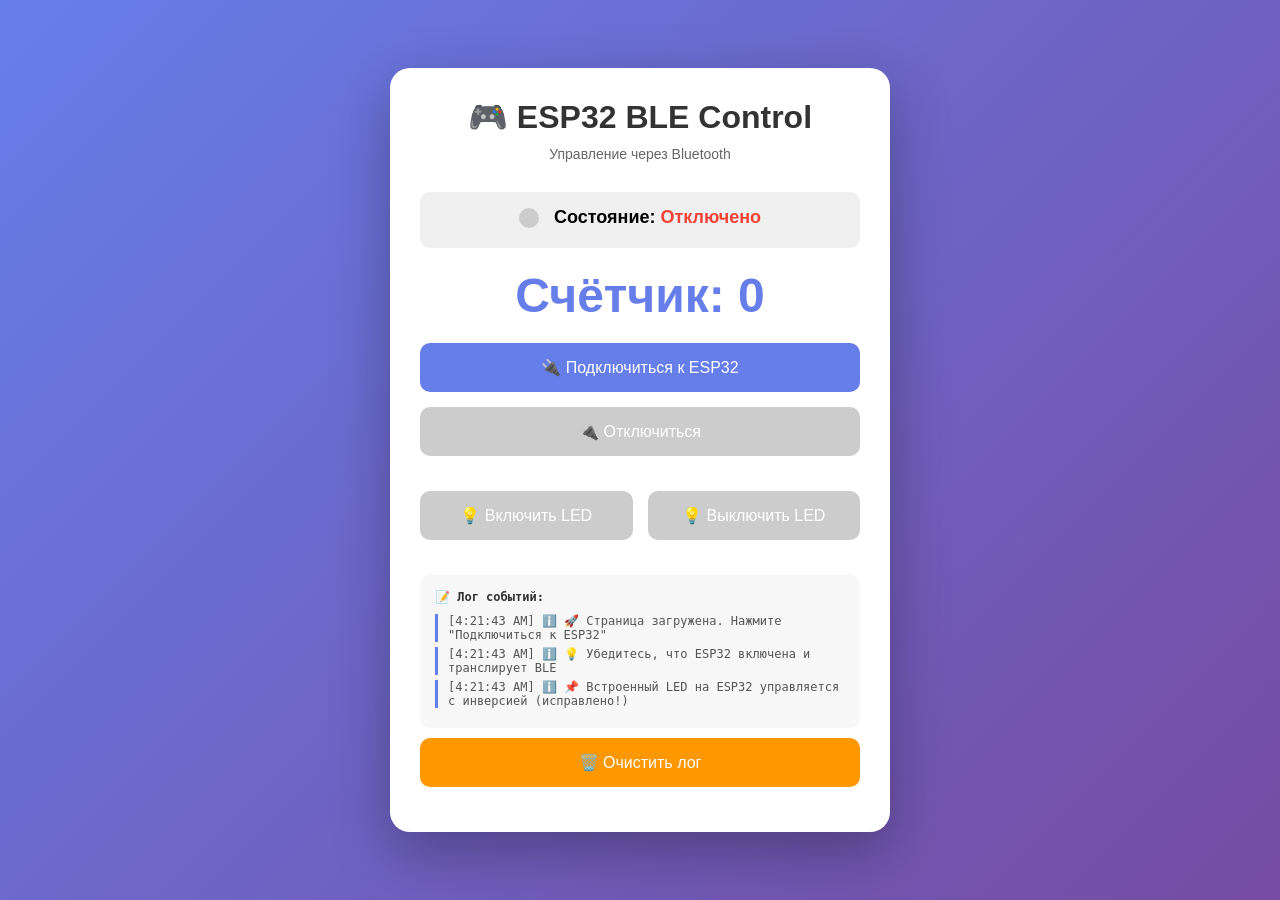
==== projects/web_bluetooth_api/index.html @ d9d3d7b3 "VIRTUAL LAB" ====
<!DOCTYPE html>
<html lang="ru">
<head>
    <meta charset="UTF-8">
    <meta name="viewport" content="width=device-width, initial-scale=1.0, user-scalable=yes">
    <title>ESP32 BLE Controller</title>
    <style>
        /* ========== CSS СТИЛИ ========== */
        /* Сброс отступов */
        * {
            margin: 0;
            padding: 0;
            box-sizing: border-box;
        }
        
        /* Красивый градиентный фон */
        body {
            font-family: 'Segoe UI', Tahoma, Geneva, Verdana, sans-serif;
            background: linear-gradient(135deg, #667eea 0%, #764ba2 100%);
            min-height: 100vh;
            display: flex;
            justify-content: center;
            align-items: center;
            padding: 20px;
        }
        
        /* Белая карточка с тенью */
        .container {
            background: white;
            border-radius: 20px;
            padding: 30px;
            box-shadow: 0 20px 60px rgba(0,0,0,0.3);
            max-width: 500px;
            width: 100%;
        }
        
        h1 {
            color: #333;
            margin-bottom: 10px;
            text-align: center;
        }
        
        .subtitle {
            text-align: center;
            color: #666;
            margin-bottom: 30px;
            font-size: 14px;
        }
        
        /* Блок статуса подключения */
        .status {
            background: #f0f0f0;
            border-radius: 10px;
            padding: 15px;
            margin-bottom: 20px;
            text-align: center;
        }
        
        .status-text {
            font-size: 18px;
            font-weight: bold;
            margin-bottom: 5px;
        }
        
        .connected {
            color: #4CAF50;  /* Зелёный для "Подключено" */
        }
        
        .disconnected {
            color: #f44336;   /* Красный для "Отключено" */
        }
        
        /* Большой счётчик */
        .counter-value {
            font-size: 48px;
            font-weight: bold;
            text-align: center;
            margin: 20px 0;
            color: #667eea;
        }
        
        /* Стили для всех кнопок */
        button {
            background: #667eea;
            color: white;
            border: none;
            padding: 15px 30px;
            border-radius: 10px;
            font-size: 16px;
            cursor: pointer;
            width: 100%;
            margin-bottom: 15px;
            transition: transform 0.2s, background 0.2s;
        }
        
        /* Анимация при наведении */
        button:hover:not(:disabled) {
            background: #5a67d8;
            transform: translateY(-2px);
        }
        
        /* Анимация при нажатии */
        button:active:not(:disabled) {
            transform: translateY(0);
        }
        
        /* Отключённые кнопки (серые) */
        button:disabled {
            background: #ccc;
            cursor: not-allowed;
        }
        
        /* Группа кнопок LED в две колонки */
        .button-group {
            display: grid;
            grid-template-columns: 1fr 1fr;
            gap: 15px;
            margin: 20px 0;
        }
        
        /* Специальные цвета для LED кнопок */
        .led-on {
            background: #48bb78;  /* Зелёный */
        }
        
        .led-on:hover:not(:disabled) {
            background: #38a169;
        }
        
        .led-off {
            background: #f56565;  /* Красный */
        }
        
        .led-off:hover:not(:disabled) {
            background: #e53e3e;
        }
        
        /* Окно лога сообщений */
        .log {
            background: #f7f7f7;
            border-radius: 10px;
            padding: 15px;
            margin-top: 20px;
            max-height: 200px;
            overflow-y: auto;  /* Скролл если много сообщений */
            font-size: 12px;
            font-family: monospace;
        }
        
        .log-title {
            font-weight: bold;
            margin-bottom: 10px;
            color: #333;
        }
        
        /* Каждое сообщение в логе */
        .log-entry {
            color: #555;
            margin-bottom: 5px;
            border-left: 3px solid #667eea;
            padding-left: 10px;
            word-wrap: break-word;
        }
        
        /* Индикатор LED (кружок) */
        .indicator {
            display: inline-block;
            width: 20px;
            height: 20px;
            border-radius: 50%;
            margin-right: 10px;
            vertical-align: middle;
        }
        
        .indicator-on {
            background: #48bb78;
            box-shadow: 0 0 10px #48bb78;  /* Свечение */
        }
        
        .indicator-off {
            background: #ccc;
        }
        
        /* Кнопка очистки лога */
        .clear-log {
            background: #ff9800;
            margin-top: 10px;
        }
        
        .clear-log:hover:not(:disabled) {
            background: #f57c00;
        }
    </style>
</head>
<body>
    <div class="container">
        <h1>🎮 ESP32 BLE Control</h1>
        <div class="subtitle">Управление через Bluetooth</div>
        
        <!-- Блок статуса -->
        <div class="status">
            <div class="status-text">
                <span id="ledIndicator" class="indicator indicator-off"></span>
                <span>Состояние: </span>
                <span id="connectionStatus" class="disconnected">Отключено</span>
            </div>
            <div id="deviceName"></div>
        </div>
        
        <!-- Счётчик -->
        <div id="counterDisplay" class="counter-value">Счётчик: 0</div>
        
        <!-- Кнопки управления -->
        <button id="connectBtn">🔌 Подключиться к ESP32</button>
        <button id="disconnectBtn" disabled>🔌 Отключиться</button>
        
        <!-- Группа кнопок LED -->
        <div class="button-group">
            <button id="ledOnBtn" class="led-on" disabled>💡 Включить LED</button>
            <button id="ledOffBtn" class="led-off" disabled>💡 Выключить LED</button>
        </div>
        
        <!-- Окно лога -->
        <div class="log">
            <div class="log-title">📝 Лог событий:</div>
            <div id="logContent"></div>
        </div>
        
        <!-- Кнопка очистки лога -->
        <button id="clearLogBtn" class="clear-log">🗑️ Очистить лог</button>
    </div>

    <script>
        // ============================================================================
        // JAVASCRIPT КОД - работает в браузере
        // ============================================================================
        
        // ========== НАСТРОЙКИ BLE ==========
        // Эти UUID должны совпадать с теми, что в коде ESP32
        const SERVICE_UUID = "4fafc201-1fb5-459e-8fcc-c5c9c331914b";
        const CHARACTERISTIC_UUID = "beb5483e-36e1-4688-b7f5-ea07361b26a8";
        
        // ========== ГЛОБАЛЬНЫЕ ПЕРЕМЕННЫЕ ==========
        let device = null;           // BLE устройство
        let server = null;           // GATT сервер
        let characteristic = null;   // Характеристика для обмена данными
        let isConnected = false;     // Флаг подключения
        let currentCounter = 0;      // Текущее значение счётчика
        
        // ========== DOM ЭЛЕМЕНТЫ (ссылки на HTML элементы) ==========
        const connectBtn = document.getElementById('connectBtn');
        const disconnectBtn = document.getElementById('disconnectBtn');
        const ledOnBtn = document.getElementById('ledOnBtn');
        const ledOffBtn = document.getElementById('ledOffBtn');
        const clearLogBtn = document.getElementById('clearLogBtn');
        const connectionStatus = document.getElementById('connectionStatus');
        const deviceNameSpan = document.getElementById('deviceName');
        const counterDisplay = document.getElementById('counterDisplay');
        const logContent = document.getElementById('logContent');
        const ledIndicator = document.getElementById('ledIndicator');
        
        // ========== ВСПОМОГАТЕЛЬНЫЕ ФУНКЦИИ ==========
        
        /**
         * Добавляет сообщение в лог
         * @param {string} message - текст сообщения
         * @param {string} type - тип сообщения: info, success, error, warning, send, receive
         */
        function addLog(message, type = 'info') {
            const logEntry = document.createElement('div');
            logEntry.className = 'log-entry';
            
            // Эмодзи для разных типов сообщений
            const emoji = {
                info: 'ℹ️',
                success: '✅',
                error: '❌',
                warning: '⚠️',
                send: '📤',
                receive: '📥'
            };
            
            // Добавляем время и сообщение
            logEntry.textContent = `[${new Date().toLocaleTimeString()}] ${emoji[type] || '•'} ${message}`;
            logContent.appendChild(logEntry);
            
            // Автоматически прокручиваем лог вниз
            logContent.scrollTop = logContent.scrollHeight;
            
            // Также выводим в консоль браузера для отладки
            console.log(message);
        }
        
        /**
         * Очищает лог сообщений
         */
        function clearLog() {
            logContent.innerHTML = '';  // Удаляем всё содержимое
            addLog('Лог очищен', 'info');
        }
        
        /**
         * Обновляет интерфейс в зависимости от состояния подключения
         */
        function updateUI() {
            if (isConnected) {
                connectionStatus.textContent = 'Подключено';
                connectionStatus.className = 'connected';
                connectBtn.disabled = true;      // Отключаем кнопку "Подключиться"
                disconnectBtn.disabled = false;  // Включаем кнопку "Отключиться"
                ledOnBtn.disabled = false;       // Включаем кнопки LED
                ledOffBtn.disabled = false;
            } else {
                connectionStatus.textContent = 'Отключено';
                connectionStatus.className = 'disconnected';
                connectBtn.disabled = false;     // Включаем кнопку "Подключиться"
                disconnectBtn.disabled = true;   // Отключаем кнопку "Отключиться"
                ledOnBtn.disabled = true;        // Отключаем кнопки LED
                ledOffBtn.disabled = true;
            }
        }
        
        /**
         * Обновляет отображение счётчика на странице
         * @param {number} value - новое значение счётчика
         */
        function updateCounter(value) {
            currentCounter = value;
            counterDisplay.textContent = `Счётчик: ${currentCounter}`;
        }
        
        // ========== ОБРАБОТКА ДАННЫХ ОТ ESP32 ==========
        
        /**
         * Обрабатывает данные, полученные от ESP32
         * @param {string} data - строка с данными от ESP32
         */
        function handleDataFromESP32(data) {
            addLog(`Получено: ${data}`, 'receive');
            
            // Проверяем тип полученных данных
            if (data.startsWith('BUTTON_UP:')) {
                // Нажата кнопка UP на ESP32, формат: "BUTTON_UP:5"
                const value = parseInt(data.split(':')[1]);
                updateCounter(value);
                addLog(`🔘 Нажата кнопка UP на ESP32! Счётчик: ${value}`, 'warning');
            } 
            else if (data.startsWith('BUTTON_DOWN:')) {
                // Нажата кнопка DOWN на ESP32
                const value = parseInt(data.split(':')[1]);
                updateCounter(value);
                addLog(`🔘 Нажата кнопка DOWN на ESP32! Счётчик: ${value}`, 'warning');
            }
            else if (data === 'LED_ON_OK') {
                // Подтверждение включения LED
                addLog(`💡 LED на ESP32 включён`, 'success');
                ledIndicator.className = 'indicator indicator-on';
            }
            else if (data === 'LED_OFF_OK') {
                // Подтверждение выключения LED
                addLog(`💡 LED на ESP32 выключен`, 'info');
                ledIndicator.className = 'indicator indicator-off';
            }
            else {
                addLog(`⚠️ Неизвестные данные: ${data}`, 'warning');
            }
        }
        
        // ========== ОТПРАВКА КОМАНД НА ESP32 ==========
        
        /**
         * Отправляет команду на ESP32
         * @param {string} command - команда для отправки (LED_ON, LED_OFF)
         * @returns {boolean} - успешность отправки
         */
        async function sendCommand(command) {
            if (!characteristic || !isConnected) {
                addLog('❌ Не подключено к ESP32!', 'error');
                return false;
            }
            
            try {
                // Преобразуем строку в байты (UTF-8)
                const encoder = new TextEncoder();
                await characteristic.writeValue(encoder.encode(command));
                addLog(`📤 Отправлено: ${command}`, 'send');
                return true;
            } catch (error) {
                addLog(`❌ Ошибка отправки: ${error.message}`, 'error');
                return false;
            }
        }
        
        /**
         * Отправляет команду включения LED
         */
        function handleLEDOn() {
            sendCommand('LED_ON');
        }
        
        /**
         * Отправляет команду выключения LED
         */
        function handleLEDOff() {
            sendCommand('LED_OFF');
        }
        
        // ========== НАСТРОЙКА УВЕДОМЛЕНИЙ ОТ ESP32 ==========
        
        /**
         * Настраивает получение уведомлений от ESP32
         * Уведомления - это способ, которым ESP32 может отправлять данные
         * без запроса от клиента (например, при нажатии кнопок)
         */
        async function setupNotifications() {
            if (!characteristic) return;
            
            try {
                // Включаем уведомления для этой характеристики
                await characteristic.startNotifications();
                
                // Устанавливаем обработчик, который будет вызываться при каждом уведомлении
                characteristic.addEventListener('characteristicvaluechanged', (event) => {
                    const value = event.target.value;           // Получаем байты
                    const text = new TextDecoder().decode(value); // Преобразуем в строку
                    handleDataFromESP32(text);
                });
                
                addLog('✅ Уведомления настроены', 'success');
            } catch (error) {
                addLog(`❌ Ошибка настройки уведомлений: ${error.message}`, 'error');
            }
        }
        
        // ========== ПОДКЛЮЧЕНИЕ К ESP32 ==========
        
        /**
         * Основная функция подключения к ESP32 через Web Bluetooth API
         * Эта функция:
         * 1. Проверяет поддержку Web Bluetooth в браузере
         * 2. Запрашивает у пользователя выбор BLE устройства
         * 3. Подключается к выбранному устройству
         * 4. Получает сервис и характеристику
         * 5. Настраивает уведомления
         */
        async function connectToESP32() {
            // Проверка поддержки Web Bluetooth в браузере
            if (!navigator.bluetooth) {
                addLog('❌ Web Bluetooth не поддерживается в этом браузере!', 'error');
                addLog('💡 Используйте Chrome, Edge или Opera', 'info');
                alert('Web Bluetooth не поддерживается!\nИспользуйте Chrome, Edge или Opera');
                return;
            }
            
            addLog('🔍 Поиск ESP32...', 'info');
            
            try {
                // Шаг 1: Запрашиваем у пользователя выбор устройства
                // filters - ищем устройство с именем "ESP32_Demo_Device"
                device = await navigator.bluetooth.requestDevice({
                    filters: [
                        { name: 'ESP32_Demo_Device' }
                    ],
                    optionalServices: [SERVICE_UUID]
                });
                
                addLog(`✅ Найдено устройство: ${device.name || 'Без имени'}`, 'success');
                deviceNameSpan.textContent = `Устройство: ${device.name || 'ESP32'}`;
                
                // Шаг 2: Подключаемся к GATT серверу устройства
                addLog('🔌 Подключение...', 'info');
                server = await device.gatt.connect();
                addLog('✅ GATT сервер подключён', 'success');
                
                // Шаг 3: Получаем основной сервис по его UUID
                addLog('🔍 Получение сервиса...', 'info');
                const service = await server.getPrimaryService(SERVICE_UUID);
                addLog('✅ Сервис получен', 'success');
                
                // Шаг 4: Получаем характеристику по её UUID
                addLog('🔍 Получение характеристики...', 'info');
                characteristic = await service.getCharacteristic(CHARACTERISTIC_UUID);
                addLog('✅ Характеристика получена', 'success');
                
                // Шаг 5: Обновляем состояние подключения
                isConnected = true;
                updateUI();
                
                // Шаг 6: Настраиваем уведомления
                await setupNotifications();
                
                addLog('🎉 Готово! Теперь можно управлять ESP32', 'success');
                
            } catch (error) {
                addLog(`❌ Ошибка подключения: ${error.message}`, 'error');
                
                // Если подключились частично, но потом ошибка - отключаемся
                if (device && device.gatt) {
                    await device.gatt.disconnect();
                }
                
                isConnected = false;
                updateUI();
            }
        }
        
        // ========== ОТКЛЮЧЕНИЕ ОТ ESP32 ==========
        
        /**
         * Отключается от ESP32 и очищает состояние
         */
        async function disconnect() {
            if (device && device.gatt.connected) {
                await device.gatt.disconnect();
                addLog('🔌 Отключено от устройства', 'info');
            }
            
            // Очищаем глобальные переменные
            device = null;
            server = null;
            characteristic = null;
            isConnected = false;
            
            updateUI();
            ledIndicator.className = 'indicator indicator-off';
        }
        
        // ========== ИНИЦИАЛИЗАЦИЯ И ОБРАБОТЧИКИ СОБЫТИЙ ==========
        
        // Назначаем обработчики нажатия кнопок
        connectBtn.addEventListener('click', connectToESP32);
        disconnectBtn.addEventListener('click', disconnect);
        ledOnBtn.addEventListener('click', handleLEDOn);
        ledOffBtn.addEventListener('click', handleLEDOff);
        clearLogBtn.addEventListener('click', clearLog);
        
        // Отслеживаем изменение доступности Bluetooth в системе
        if (navigator.bluetooth) {
            navigator.bluetooth.addEventListener('availabilitychanged', (event) => {
                if (!event.value) {
                    addLog('⚠️ Bluetooth отключён в системе', 'warning');
                } else {
                    addLog('✅ Bluetooth доступен', 'success');
                }
            });
        }
        
        // Приветственное сообщение при загрузке страницы
        addLog('🚀 Страница загружена. Нажмите "Подключиться к ESP32"', 'info');
        addLog('💡 Убедитесь, что ESP32 включена и транслирует BLE', 'info');
        addLog('📌 Встроенный LED на ESP32 управляется с инверсией (исправлено!)', 'info');
    </script>
</body>
</html>
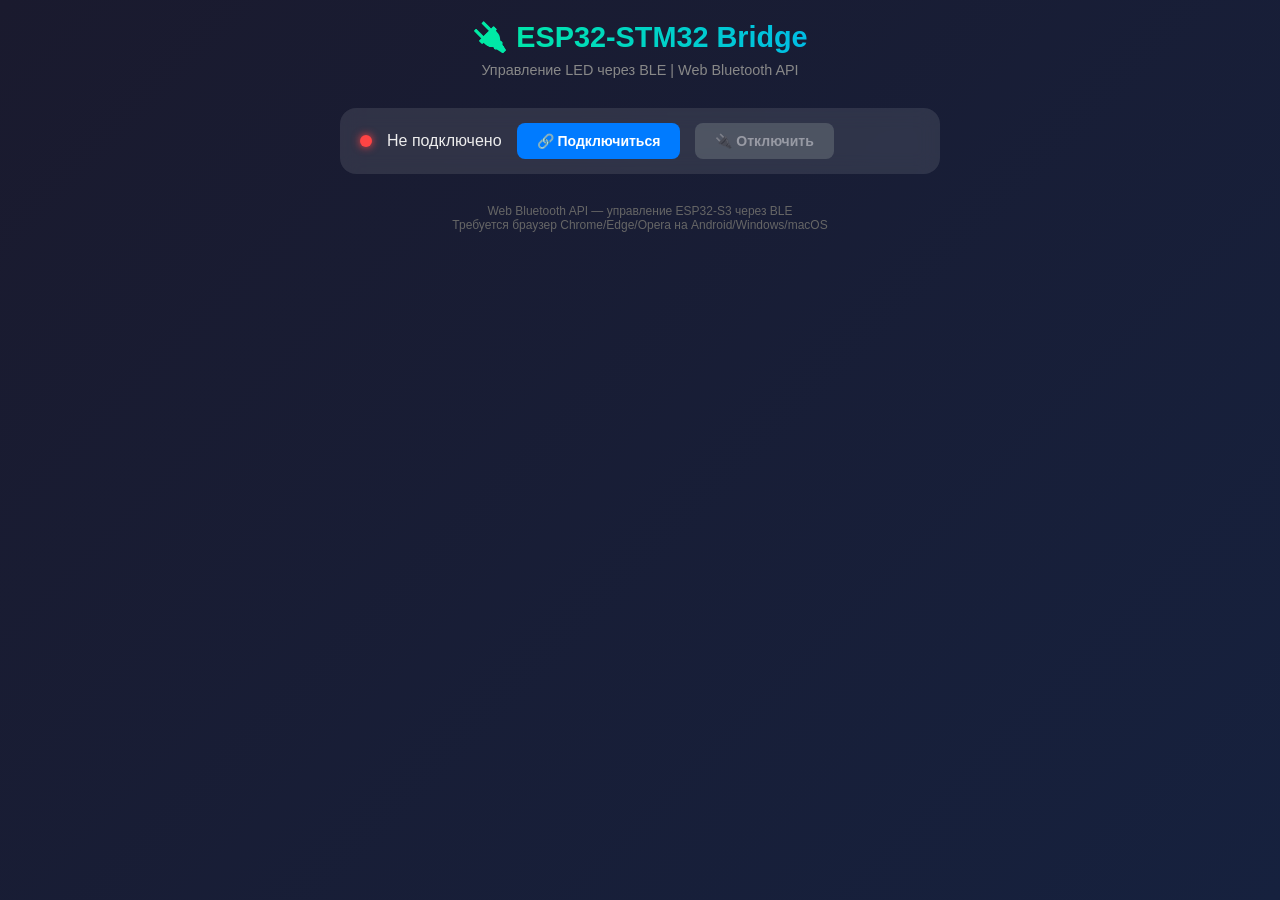
==== commit 7f11b416: "ESP32-STM32-UART-Bridge controlled by Bluetooth" ====
--- a/projects/web_bluetooth_api/index.html
+++ b/projects/web_bluetooth_api/index.html
@@ -3,552 +3,79 @@
 <head>
     <meta charset="UTF-8">
     <meta name="viewport" content="width=device-width, initial-scale=1.0, user-scalable=yes">
-    <title>ESP32 BLE Controller</title>
-    <style>
-        /* ========== CSS СТИЛИ ========== */
-        /* Сброс отступов */
-        * {
-            margin: 0;
-            padding: 0;
-            box-sizing: border-box;
-        }
-        
-        /* Красивый градиентный фон */
-        body {
-            font-family: 'Segoe UI', Tahoma, Geneva, Verdana, sans-serif;
-            background: linear-gradient(135deg, #667eea 0%, #764ba2 100%);
-            min-height: 100vh;
-            display: flex;
-            justify-content: center;
-            align-items: center;
-            padding: 20px;
-        }
-        
-        /* Белая карточка с тенью */
-        .container {
-            background: white;
-            border-radius: 20px;
-            padding: 30px;
-            box-shadow: 0 20px 60px rgba(0,0,0,0.3);
-            max-width: 500px;
-            width: 100%;
-        }
-        
-        h1 {
-            color: #333;
-            margin-bottom: 10px;
-            text-align: center;
-        }
-        
-        .subtitle {
-            text-align: center;
-            color: #666;
-            margin-bottom: 30px;
-            font-size: 14px;
-        }
-        
-        /* Блок статуса подключения */
-        .status {
-            background: #f0f0f0;
-            border-radius: 10px;
-            padding: 15px;
-            margin-bottom: 20px;
-            text-align: center;
-        }
-        
-        .status-text {
-            font-size: 18px;
-            font-weight: bold;
-            margin-bottom: 5px;
-        }
-        
-        .connected {
-            color: #4CAF50;  /* Зелёный для "Подключено" */
-        }
-        
-        .disconnected {
-            color: #f44336;   /* Красный для "Отключено" */
-        }
-        
-        /* Большой счётчик */
-        .counter-value {
-            font-size: 48px;
-            font-weight: bold;
-            text-align: center;
-            margin: 20px 0;
-            color: #667eea;
-        }
-        
-        /* Стили для всех кнопок */
-        button {
-            background: #667eea;
-            color: white;
-            border: none;
-            padding: 15px 30px;
-            border-radius: 10px;
-            font-size: 16px;
-            cursor: pointer;
-            width: 100%;
-            margin-bottom: 15px;
-            transition: transform 0.2s, background 0.2s;
-        }
-        
-        /* Анимация при наведении */
-        button:hover:not(:disabled) {
-            background: #5a67d8;
-            transform: translateY(-2px);
-        }
-        
-        /* Анимация при нажатии */
-        button:active:not(:disabled) {
-            transform: translateY(0);
-        }
-        
-        /* Отключённые кнопки (серые) */
-        button:disabled {
-            background: #ccc;
-            cursor: not-allowed;
-        }
-        
-        /* Группа кнопок LED в две колонки */
-        .button-group {
-            display: grid;
-            grid-template-columns: 1fr 1fr;
-            gap: 15px;
-            margin: 20px 0;
-        }
-        
-        /* Специальные цвета для LED кнопок */
-        .led-on {
-            background: #48bb78;  /* Зелёный */
-        }
-        
-        .led-on:hover:not(:disabled) {
-            background: #38a169;
-        }
-        
-        .led-off {
-            background: #f56565;  /* Красный */
-        }
-        
-        .led-off:hover:not(:disabled) {
-            background: #e53e3e;
-        }
-        
-        /* Окно лога сообщений */
-        .log {
-            background: #f7f7f7;
-            border-radius: 10px;
-            padding: 15px;
-            margin-top: 20px;
-            max-height: 200px;
-            overflow-y: auto;  /* Скролл если много сообщений */
-            font-size: 12px;
-            font-family: monospace;
-        }
-        
-        .log-title {
-            font-weight: bold;
-            margin-bottom: 10px;
-            color: #333;
-        }
-        
-        /* Каждое сообщение в логе */
-        .log-entry {
-            color: #555;
-            margin-bottom: 5px;
-            border-left: 3px solid #667eea;
-            padding-left: 10px;
-            word-wrap: break-word;
-        }
-        
-        /* Индикатор LED (кружок) */
-        .indicator {
-            display: inline-block;
-            width: 20px;
-            height: 20px;
-            border-radius: 50%;
-            margin-right: 10px;
-            vertical-align: middle;
-        }
-        
-        .indicator-on {
-            background: #48bb78;
-            box-shadow: 0 0 10px #48bb78;  /* Свечение */
-        }
-        
-        .indicator-off {
-            background: #ccc;
-        }
-        
-        /* Кнопка очистки лога */
-        .clear-log {
-            background: #ff9800;
-            margin-top: 10px;
-        }
-        
-        .clear-log:hover:not(:disabled) {
-            background: #f57c00;
-        }
-    </style>
+    <title>ESP32-STM32 Bridge Controller</title>
+    <link rel="stylesheet" href="style.css">
 </head>
 <body>
     <div class="container">
-        <h1>🎮 ESP32 BLE Control</h1>
-        <div class="subtitle">Управление через Bluetooth</div>
-        
-        <!-- Блок статуса -->
-        <div class="status">
-            <div class="status-text">
-                <span id="ledIndicator" class="indicator indicator-off"></span>
-                <span>Состояние: </span>
-                <span id="connectionStatus" class="disconnected">Отключено</span>
+        <header>
+            <h1>🔌 ESP32-STM32 Bridge</h1>
+            <p>Управление LED через BLE | Web Bluetooth API</p>
+        </header>
+
+        <!-- Состояние подключения -->
+        <div class="connection-status">
+            <div class="status-indicator" id="connectionStatus"></div>
+            <span id="connectionText">Не подключено</span>
+            <button id="connectBtn" class="btn btn-primary">🔗 Подключиться</button>
+            <button id="disconnectBtn" class="btn btn-secondary" disabled>🔌 Отключить</button>
+        </div>
+
+        <!-- Основная панель управления -->
+        <div class="control-panel" id="controlPanel" style="display: none;">
+            
+            <!-- Блок управления LED на ESP32 -->
+            <div class="card">
+                <h2>🎛️ ESP32 LED (GPIO2)</h2>
+                <div class="button-group">
+                    <button id="espLedOnBtn" class="btn btn-success">🟢 ВКЛЮЧИТЬ</button>
+                    <button id="espLedOffBtn" class="btn btn-danger">🔴 ВЫКЛЮЧИТЬ</button>
+                </div>
+                <div class="status-row">
+                    <span class="status-label">Статус:</span>
+                    <span id="espLedStatus" class="status-badge status-off">ВЫКЛ</span>
+                </div>
             </div>
-            <div id="deviceName"></div>
+
+            <!-- Блок управления LED на STM32 -->
+            <div class="card">
+                <h2>⚙️ STM32 LED (PB8)</h2>
+                <div class="button-group">
+                    <button id="stmLedOnBtn" class="btn btn-success">🟢 ВКЛЮЧИТЬ</button>
+                    <button id="stmLedOffBtn" class="btn btn-danger">🔴 ВЫКЛЮЧИТЬ</button>
+                </div>
+                <div class="status-row">
+                    <span class="status-label">Статус:</span>
+                    <span id="stmLedStatus" class="status-badge status-off">ВЫКЛ</span>
+                </div>
+            </div>
+
+            <!-- Дополнительная информация -->
+            <div class="card">
+                <h2>📊 Системная информация</h2>
+                <div class="status-row">
+                    <span class="status-label">ESP32 кнопка:</span>
+                    <span id="espButtonStatus" class="status-badge status-off">ОТПУЩЕНА</span>
+                </div>
+                <div class="status-row">
+                    <span class="status-label">STM32 кнопка:</span>
+                    <span id="stmButtonStatus" class="status-badge status-off">ОТПУЩЕНА</span>
+                </div>
+                <hr>
+                <div class="status-row">
+                    <span class="status-label">BLE статус:</span>
+                    <span id="bleStatus" class="status-badge status-off">ОТКЛЮЧЕН</span>
+                </div>
+            </div>
         </div>
-        
-        <!-- Счётчик -->
-        <div id="counterDisplay" class="counter-value">Счётчик: 0</div>
-        
-        <!-- Кнопки управления -->
-        <button id="connectBtn">🔌 Подключиться к ESP32</button>
-        <button id="disconnectBtn" disabled>🔌 Отключиться</button>
-        
-        <!-- Группа кнопок LED -->
-        <div class="button-group">
-            <button id="ledOnBtn" class="led-on" disabled>💡 Включить LED</button>
-            <button id="ledOffBtn" class="led-off" disabled>💡 Выключить LED</button>
-        </div>
-        
-        <!-- Окно лога -->
-        <div class="log">
-            <div class="log-title">📝 Лог событий:</div>
-            <div id="logContent"></div>
-        </div>
-        
-        <!-- Кнопка очистки лога -->
-        <button id="clearLogBtn" class="clear-log">🗑️ Очистить лог</button>
+
+        <!-- Информационный футер -->
+        <footer>
+            <p>Web Bluetooth API — управление ESP32-S3 через BLE</p>
+            <p>Требуется браузер Chrome/Edge/Opera на Android/Windows/macOS</p>
+        </footer>
     </div>
 
-    <script>
-        // ============================================================================
-        // JAVASCRIPT КОД - работает в браузере
-        // ============================================================================
-        
-        // ========== НАСТРОЙКИ BLE ==========
-        // Эти UUID должны совпадать с теми, что в коде ESP32
-        const SERVICE_UUID = "4fafc201-1fb5-459e-8fcc-c5c9c331914b";
-        const CHARACTERISTIC_UUID = "beb5483e-36e1-4688-b7f5-ea07361b26a8";
-        
-        // ========== ГЛОБАЛЬНЫЕ ПЕРЕМЕННЫЕ ==========
-        let device = null;           // BLE устройство
-        let server = null;           // GATT сервер
-        let characteristic = null;   // Характеристика для обмена данными
-        let isConnected = false;     // Флаг подключения
-        let currentCounter = 0;      // Текущее значение счётчика
-        
-        // ========== DOM ЭЛЕМЕНТЫ (ссылки на HTML элементы) ==========
-        const connectBtn = document.getElementById('connectBtn');
-        const disconnectBtn = document.getElementById('disconnectBtn');
-        const ledOnBtn = document.getElementById('ledOnBtn');
-        const ledOffBtn = document.getElementById('ledOffBtn');
-        const clearLogBtn = document.getElementById('clearLogBtn');
-        const connectionStatus = document.getElementById('connectionStatus');
-        const deviceNameSpan = document.getElementById('deviceName');
-        const counterDisplay = document.getElementById('counterDisplay');
-        const logContent = document.getElementById('logContent');
-        const ledIndicator = document.getElementById('ledIndicator');
-        
-        // ========== ВСПОМОГАТЕЛЬНЫЕ ФУНКЦИИ ==========
-        
-        /**
-         * Добавляет сообщение в лог
-         * @param {string} message - текст сообщения
-         * @param {string} type - тип сообщения: info, success, error, warning, send, receive
-         */
-        function addLog(message, type = 'info') {
-            const logEntry = document.createElement('div');
-            logEntry.className = 'log-entry';
-            
-            // Эмодзи для разных типов сообщений
-            const emoji = {
-                info: 'ℹ️',
-                success: '✅',
-                error: '❌',
-                warning: '⚠️',
-                send: '📤',
-                receive: '📥'
-            };
-            
-            // Добавляем время и сообщение
-            logEntry.textContent = `[${new Date().toLocaleTimeString()}] ${emoji[type] || '•'} ${message}`;
-            logContent.appendChild(logEntry);
-            
-            // Автоматически прокручиваем лог вниз
-            logContent.scrollTop = logContent.scrollHeight;
-            
-            // Также выводим в консоль браузера для отладки
-            console.log(message);
-        }
-        
-        /**
-         * Очищает лог сообщений
-         */
-        function clearLog() {
-            logContent.innerHTML = '';  // Удаляем всё содержимое
-            addLog('Лог очищен', 'info');
-        }
-        
-        /**
-         * Обновляет интерфейс в зависимости от состояния подключения
-         */
-        function updateUI() {
-            if (isConnected) {
-                connectionStatus.textContent = 'Подключено';
-                connectionStatus.className = 'connected';
-                connectBtn.disabled = true;      // Отключаем кнопку "Подключиться"
-                disconnectBtn.disabled = false;  // Включаем кнопку "Отключиться"
-                ledOnBtn.disabled = false;       // Включаем кнопки LED
-                ledOffBtn.disabled = false;
-            } else {
-                connectionStatus.textContent = 'Отключено';
-                connectionStatus.className = 'disconnected';
-                connectBtn.disabled = false;     // Включаем кнопку "Подключиться"
-                disconnectBtn.disabled = true;   // Отключаем кнопку "Отключиться"
-                ledOnBtn.disabled = true;        // Отключаем кнопки LED
-                ledOffBtn.disabled = true;
-            }
-        }
-        
-        /**
-         * Обновляет отображение счётчика на странице
-         * @param {number} value - новое значение счётчика
-         */
-        function updateCounter(value) {
-            currentCounter = value;
-            counterDisplay.textContent = `Счётчик: ${currentCounter}`;
-        }
-        
-        // ========== ОБРАБОТКА ДАННЫХ ОТ ESP32 ==========
-        
-        /**
-         * Обрабатывает данные, полученные от ESP32
-         * @param {string} data - строка с данными от ESP32
-         */
-        function handleDataFromESP32(data) {
-            addLog(`Получено: ${data}`, 'receive');
-            
-            // Проверяем тип полученных данных
-            if (data.startsWith('BUTTON_UP:')) {
-                // Нажата кнопка UP на ESP32, формат: "BUTTON_UP:5"
-                const value = parseInt(data.split(':')[1]);
-                updateCounter(value);
-                addLog(`🔘 Нажата кнопка UP на ESP32! Счётчик: ${value}`, 'warning');
-            } 
-            else if (data.startsWith('BUTTON_DOWN:')) {
-                // Нажата кнопка DOWN на ESP32
-                const value = parseInt(data.split(':')[1]);
-                updateCounter(value);
-                addLog(`🔘 Нажата кнопка DOWN на ESP32! Счётчик: ${value}`, 'warning');
-            }
-            else if (data === 'LED_ON_OK') {
-                // Подтверждение включения LED
-                addLog(`💡 LED на ESP32 включён`, 'success');
-                ledIndicator.className = 'indicator indicator-on';
-            }
-            else if (data === 'LED_OFF_OK') {
-                // Подтверждение выключения LED
-                addLog(`💡 LED на ESP32 выключен`, 'info');
-                ledIndicator.className = 'indicator indicator-off';
-            }
-            else {
-                addLog(`⚠️ Неизвестные данные: ${data}`, 'warning');
-            }
-        }
-        
-        // ========== ОТПРАВКА КОМАНД НА ESP32 ==========
-        
-        /**
-         * Отправляет команду на ESP32
-         * @param {string} command - команда для отправки (LED_ON, LED_OFF)
-         * @returns {boolean} - успешность отправки
-         */
-        async function sendCommand(command) {
-            if (!characteristic || !isConnected) {
-                addLog('❌ Не подключено к ESP32!', 'error');
-                return false;
-            }
-            
-            try {
-                // Преобразуем строку в байты (UTF-8)
-                const encoder = new TextEncoder();
-                await characteristic.writeValue(encoder.encode(command));
-                addLog(`📤 Отправлено: ${command}`, 'send');
-                return true;
-            } catch (error) {
-                addLog(`❌ Ошибка отправки: ${error.message}`, 'error');
-                return false;
-            }
-        }
-        
-        /**
-         * Отправляет команду включения LED
-         */
-        function handleLEDOn() {
-            sendCommand('LED_ON');
-        }
-        
-        /**
-         * Отправляет команду выключения LED
-         */
-        function handleLEDOff() {
-            sendCommand('LED_OFF');
-        }
-        
-        // ========== НАСТРОЙКА УВЕДОМЛЕНИЙ ОТ ESP32 ==========
-        
-        /**
-         * Настраивает получение уведомлений от ESP32
-         * Уведомления - это способ, которым ESP32 может отправлять данные
-         * без запроса от клиента (например, при нажатии кнопок)
-         */
-        async function setupNotifications() {
-            if (!characteristic) return;
-            
-            try {
-                // Включаем уведомления для этой характеристики
-                await characteristic.startNotifications();
-                
-                // Устанавливаем обработчик, который будет вызываться при каждом уведомлении
-                characteristic.addEventListener('characteristicvaluechanged', (event) => {
-                    const value = event.target.value;           // Получаем байты
-                    const text = new TextDecoder().decode(value); // Преобразуем в строку
-                    handleDataFromESP32(text);
-                });
-                
-                addLog('✅ Уведомления настроены', 'success');
-            } catch (error) {
-                addLog(`❌ Ошибка настройки уведомлений: ${error.message}`, 'error');
-            }
-        }
-        
-        // ========== ПОДКЛЮЧЕНИЕ К ESP32 ==========
-        
-        /**
-         * Основная функция подключения к ESP32 через Web Bluetooth API
-         * Эта функция:
-         * 1. Проверяет поддержку Web Bluetooth в браузере
-         * 2. Запрашивает у пользователя выбор BLE устройства
-         * 3. Подключается к выбранному устройству
-         * 4. Получает сервис и характеристику
-         * 5. Настраивает уведомления
-         */
-        async function connectToESP32() {
-            // Проверка поддержки Web Bluetooth в браузере
-            if (!navigator.bluetooth) {
-                addLog('❌ Web Bluetooth не поддерживается в этом браузере!', 'error');
-                addLog('💡 Используйте Chrome, Edge или Opera', 'info');
-                alert('Web Bluetooth не поддерживается!\nИспользуйте Chrome, Edge или Opera');
-                return;
-            }
-            
-            addLog('🔍 Поиск ESP32...', 'info');
-            
-            try {
-                // Шаг 1: Запрашиваем у пользователя выбор устройства
-                // filters - ищем устройство с именем "ESP32_Demo_Device"
-                device = await navigator.bluetooth.requestDevice({
-                    filters: [
-                        { name: 'ESP32_Demo_Device' }
-                    ],
-                    optionalServices: [SERVICE_UUID]
-                });
-                
-                addLog(`✅ Найдено устройство: ${device.name || 'Без имени'}`, 'success');
-                deviceNameSpan.textContent = `Устройство: ${device.name || 'ESP32'}`;
-                
-                // Шаг 2: Подключаемся к GATT серверу устройства
-                addLog('🔌 Подключение...', 'info');
-                server = await device.gatt.connect();
-                addLog('✅ GATT сервер подключён', 'success');
-                
-                // Шаг 3: Получаем основной сервис по его UUID
-                addLog('🔍 Получение сервиса...', 'info');
-                const service = await server.getPrimaryService(SERVICE_UUID);
-                addLog('✅ Сервис получен', 'success');
-                
-                // Шаг 4: Получаем характеристику по её UUID
-                addLog('🔍 Получение характеристики...', 'info');
-                characteristic = await service.getCharacteristic(CHARACTERISTIC_UUID);
-                addLog('✅ Характеристика получена', 'success');
-                
-                // Шаг 5: Обновляем состояние подключения
-                isConnected = true;
-                updateUI();
-                
-                // Шаг 6: Настраиваем уведомления
-                await setupNotifications();
-                
-                addLog('🎉 Готово! Теперь можно управлять ESP32', 'success');
-                
-            } catch (error) {
-                addLog(`❌ Ошибка подключения: ${error.message}`, 'error');
-                
-                // Если подключились частично, но потом ошибка - отключаемся
-                if (device && device.gatt) {
-                    await device.gatt.disconnect();
-                }
-                
-                isConnected = false;
-                updateUI();
-            }
-        }
-        
-        // ========== ОТКЛЮЧЕНИЕ ОТ ESP32 ==========
-        
-        /**
-         * Отключается от ESP32 и очищает состояние
-         */
-        async function disconnect() {
-            if (device && device.gatt.connected) {
-                await device.gatt.disconnect();
-                addLog('🔌 Отключено от устройства', 'info');
-            }
-            
-            // Очищаем глобальные переменные
-            device = null;
-            server = null;
-            characteristic = null;
-            isConnected = false;
-            
-            updateUI();
-            ledIndicator.className = 'indicator indicator-off';
-        }
-        
-        // ========== ИНИЦИАЛИЗАЦИЯ И ОБРАБОТЧИКИ СОБЫТИЙ ==========
-        
-        // Назначаем обработчики нажатия кнопок
-        connectBtn.addEventListener('click', connectToESP32);
-        disconnectBtn.addEventListener('click', disconnect);
-        ledOnBtn.addEventListener('click', handleLEDOn);
-        ledOffBtn.addEventListener('click', handleLEDOff);
-        clearLogBtn.addEventListener('click', clearLog);
-        
-        // Отслеживаем изменение доступности Bluetooth в системе
-        if (navigator.bluetooth) {
-            navigator.bluetooth.addEventListener('availabilitychanged', (event) => {
-                if (!event.value) {
-                    addLog('⚠️ Bluetooth отключён в системе', 'warning');
-                } else {
-                    addLog('✅ Bluetooth доступен', 'success');
-                }
-            });
-        }
-        
-        // Приветственное сообщение при загрузке страницы
-        addLog('🚀 Страница загружена. Нажмите "Подключиться к ESP32"', 'info');
-        addLog('💡 Убедитесь, что ESP32 включена и транслирует BLE', 'info');
-        addLog('📌 Встроенный LED на ESP32 управляется с инверсией (исправлено!)', 'info');
-    </script>
+    <script src="script.js"></script>
 </body>
 </html>
--- a/projects/web_bluetooth_api/style.css
+++ b/projects/web_bluetooth_api/style.css
@@ -0,0 +1,231 @@
+* {
+    margin: 0;
+    padding: 0;
+    box-sizing: border-box;
+}
+
+body {
+    font-family: 'Segoe UI', Tahoma, Geneva, Verdana, sans-serif;
+    background: linear-gradient(135deg, #1a1a2e 0%, #16213e 100%);
+    min-height: 100vh;
+    color: #eee;
+    padding: 20px;
+}
+
+.container {
+    max-width: 600px;
+    margin: 0 auto;
+}
+
+/* Заголовок */
+header {
+    text-align: center;
+    margin-bottom: 30px;
+}
+
+header h1 {
+    font-size: 1.8rem;
+    margin-bottom: 8px;
+    background: linear-gradient(90deg, #00ff88, #00aaff);
+    -webkit-background-clip: text;
+    background-clip: text;
+    color: transparent;
+}
+
+header p {
+    color: #888;
+    font-size: 0.9rem;
+}
+
+/* Статус подключения */
+.connection-status {
+    background: rgba(255, 255, 255, 0.1);
+    border-radius: 16px;
+    padding: 15px 20px;
+    margin-bottom: 25px;
+    display: flex;
+    align-items: center;
+    gap: 15px;
+    flex-wrap: wrap;
+    backdrop-filter: blur(10px);
+}
+
+.status-indicator {
+    width: 12px;
+    height: 12px;
+    border-radius: 50%;
+    background: #ff4444;
+    box-shadow: 0 0 8px #ff4444;
+    transition: all 0.3s ease;
+}
+
+.status-indicator.connected {
+    background: #00ff88;
+    box-shadow: 0 0 8px #00ff88;
+}
+
+/* Кнопки */
+.btn {
+    padding: 10px 20px;
+    border: none;
+    border-radius: 8px;
+    font-size: 14px;
+    font-weight: 600;
+    cursor: pointer;
+    transition: all 0.2s ease;
+    font-family: inherit;
+}
+
+.btn:active {
+    transform: scale(0.97);
+}
+
+.btn-primary {
+    background: #007bff;
+    color: white;
+}
+
+.btn-primary:hover {
+    background: #0056b3;
+}
+
+.btn-secondary {
+    background: #6c757d;
+    color: white;
+}
+
+.btn-secondary:hover:not(:disabled) {
+    background: #5a6268;
+}
+
+.btn-success {
+    background: #28a745;
+    color: white;
+}
+
+.btn-success:hover {
+    background: #1e7e34;
+}
+
+.btn-danger {
+    background: #dc3545;
+    color: white;
+}
+
+.btn-danger:hover {
+    background: #bd2130;
+}
+
+.btn:disabled {
+    opacity: 0.5;
+    cursor: not-allowed;
+}
+
+/* Карточки управления */
+.control-panel {
+    display: flex;
+    flex-direction: column;
+    gap: 20px;
+}
+
+.card {
+    background: rgba(255, 255, 255, 0.08);
+    border-radius: 20px;
+    padding: 20px;
+    backdrop-filter: blur(5px);
+    border: 1px solid rgba(255, 255, 255, 0.1);
+}
+
+.card h2 {
+    font-size: 1.3rem;
+    margin-bottom: 15px;
+    color: #ddd;
+    border-left: 4px solid #00ff88;
+    padding-left: 12px;
+}
+
+.button-group {
+    display: flex;
+    gap: 15px;
+    margin-bottom: 20px;
+    flex-wrap: wrap;
+}
+
+.button-group .btn {
+    flex: 1;
+    min-width: 100px;
+}
+
+/* Строки статуса */
+.status-row {
+    display: flex;
+    justify-content: space-between;
+    align-items: center;
+    padding: 8px 0;
+    border-bottom: 1px solid rgba(255, 255, 255, 0.1);
+}
+
+.status-row:last-child {
+    border-bottom: none;
+}
+
+.status-label {
+    color: #aaa;
+    font-weight: 500;
+}
+
+.status-badge {
+    padding: 4px 12px;
+    border-radius: 20px;
+    font-size: 0.85rem;
+    font-weight: 600;
+}
+
+.status-badge.status-on {
+    background: #00ff8822;
+    color: #00ff88;
+    border: 1px solid #00ff88;
+}
+
+.status-badge.status-off {
+    background: #ff444422;
+    color: #ff6666;
+    border: 1px solid #ff6666;
+}
+
+hr {
+    border-color: rgba(255, 255, 255, 0.1);
+    margin: 12px 0;
+}
+
+/* Футер */
+footer {
+    text-align: center;
+    margin-top: 30px;
+    color: #666;
+    font-size: 0.75rem;
+}
+
+/* Адаптивность */
+@media (max-width: 500px) {
+    body {
+        padding: 12px;
+    }
+    
+    .btn {
+        padding: 12px 16px;
+    }
+    
+    .button-group {
+        flex-direction: column;
+    }
+    
+    .connection-status {
+        flex-direction: column;
+        align-items: stretch;
+    }
+    
+    header h1 {
+        font-size: 1.4rem;
+    }
+}
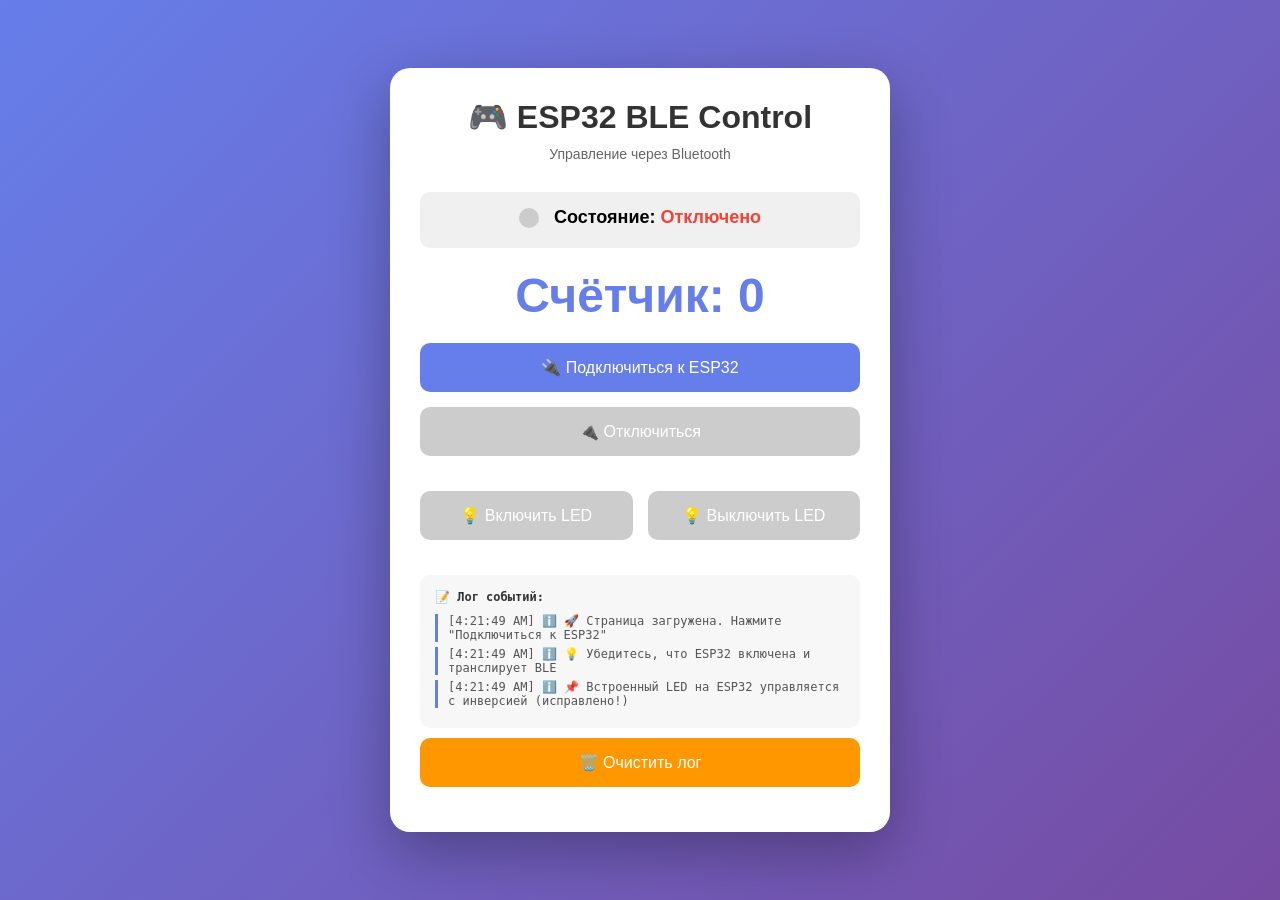
==== commit 007215fa: "TEST" ====
--- a/projects/web_bluetooth_api/index.html
+++ b/projects/web_bluetooth_api/index.html
@@ -3,79 +3,552 @@
 <head>
     <meta charset="UTF-8">
     <meta name="viewport" content="width=device-width, initial-scale=1.0, user-scalable=yes">
-    <title>ESP32-STM32 Bridge Controller</title>
-    <link rel="stylesheet" href="style.css">
+    <title>ESP32 BLE Controller</title>
+    <style>
+        /* ========== CSS СТИЛИ ========== */
+        /* Сброс отступов */
+        * {
+            margin: 0;
+            padding: 0;
+            box-sizing: border-box;
+        }
+        
+        /* Красивый градиентный фон */
+        body {
+            font-family: 'Segoe UI', Tahoma, Geneva, Verdana, sans-serif;
+            background: linear-gradient(135deg, #667eea 0%, #764ba2 100%);
+            min-height: 100vh;
+            display: flex;
+            justify-content: center;
+            align-items: center;
+            padding: 20px;
+        }
+        
+        /* Белая карточка с тенью */
+        .container {
+            background: white;
+            border-radius: 20px;
+            padding: 30px;
+            box-shadow: 0 20px 60px rgba(0,0,0,0.3);
+            max-width: 500px;
+            width: 100%;
+        }
+        
+        h1 {
+            color: #333;
+            margin-bottom: 10px;
+            text-align: center;
+        }
+        
+        .subtitle {
+            text-align: center;
+            color: #666;
+            margin-bottom: 30px;
+            font-size: 14px;
+        }
+        
+        /* Блок статуса подключения */
+        .status {
+            background: #f0f0f0;
+            border-radius: 10px;
+            padding: 15px;
+            margin-bottom: 20px;
+            text-align: center;
+        }
+        
+        .status-text {
+            font-size: 18px;
+            font-weight: bold;
+            margin-bottom: 5px;
+        }
+        
+        .connected {
+            color: #4CAF50;  /* Зелёный для "Подключено" */
+        }
+        
+        .disconnected {
+            color: #f44336;   /* Красный для "Отключено" */
+        }
+        
+        /* Большой счётчик */
+        .counter-value {
+            font-size: 48px;
+            font-weight: bold;
+            text-align: center;
+            margin: 20px 0;
+            color: #667eea;
+        }
+        
+        /* Стили для всех кнопок */
+        button {
+            background: #667eea;
+            color: white;
+            border: none;
+            padding: 15px 30px;
+            border-radius: 10px;
+            font-size: 16px;
+            cursor: pointer;
+            width: 100%;
+            margin-bottom: 15px;
+            transition: transform 0.2s, background 0.2s;
+        }
+        
+        /* Анимация при наведении */
+        button:hover:not(:disabled) {
+            background: #5a67d8;
+            transform: translateY(-2px);
+        }
+        
+        /* Анимация при нажатии */
+        button:active:not(:disabled) {
+            transform: translateY(0);
+        }
+        
+        /* Отключённые кнопки (серые) */
+        button:disabled {
+            background: #ccc;
+            cursor: not-allowed;
+        }
+        
+        /* Группа кнопок LED в две колонки */
+        .button-group {
+            display: grid;
+            grid-template-columns: 1fr 1fr;
+            gap: 15px;
+            margin: 20px 0;
+        }
+        
+        /* Специальные цвета для LED кнопок */
+        .led-on {
+            background: #48bb78;  /* Зелёный */
+        }
+        
+        .led-on:hover:not(:disabled) {
+            background: #38a169;
+        }
+        
+        .led-off {
+            background: #f56565;  /* Красный */
+        }
+        
+        .led-off:hover:not(:disabled) {
+            background: #e53e3e;
+        }
+        
+        /* Окно лога сообщений */
+        .log {
+            background: #f7f7f7;
+            border-radius: 10px;
+            padding: 15px;
+            margin-top: 20px;
+            max-height: 200px;
+            overflow-y: auto;  /* Скролл если много сообщений */
+            font-size: 12px;
+            font-family: monospace;
+        }
+        
+        .log-title {
+            font-weight: bold;
+            margin-bottom: 10px;
+            color: #333;
+        }
+        
+        /* Каждое сообщение в логе */
+        .log-entry {
+            color: #555;
+            margin-bottom: 5px;
+            border-left: 3px solid #667eea;
+            padding-left: 10px;
+            word-wrap: break-word;
+        }
+        
+        /* Индикатор LED (кружок) */
+        .indicator {
+            display: inline-block;
+            width: 20px;
+            height: 20px;
+            border-radius: 50%;
+            margin-right: 10px;
+            vertical-align: middle;
+        }
+        
+        .indicator-on {
+            background: #48bb78;
+            box-shadow: 0 0 10px #48bb78;  /* Свечение */
+        }
+        
+        .indicator-off {
+            background: #ccc;
+        }
+        
+        /* Кнопка очистки лога */
+        .clear-log {
+            background: #ff9800;
+            margin-top: 10px;
+        }
+        
+        .clear-log:hover:not(:disabled) {
+            background: #f57c00;
+        }
+    </style>
 </head>
 <body>
     <div class="container">
-        <header>
-            <h1>🔌 ESP32-STM32 Bridge</h1>
-            <p>Управление LED через BLE | Web Bluetooth API</p>
-        </header>
-
-        <!-- Состояние подключения -->
-        <div class="connection-status">
-            <div class="status-indicator" id="connectionStatus"></div>
-            <span id="connectionText">Не подключено</span>
-            <button id="connectBtn" class="btn btn-primary">🔗 Подключиться</button>
-            <button id="disconnectBtn" class="btn btn-secondary" disabled>🔌 Отключить</button>
+        <h1>🎮 ESP32 BLE Control</h1>
+        <div class="subtitle">Управление через Bluetooth</div>
+        
+        <!-- Блок статуса -->
+        <div class="status">
+            <div class="status-text">
+                <span id="ledIndicator" class="indicator indicator-off"></span>
+                <span>Состояние: </span>
+                <span id="connectionStatus" class="disconnected">Отключено</span>
+            </div>
+            <div id="deviceName"></div>
         </div>
-
-        <!-- Основная панель управления -->
-        <div class="control-panel" id="controlPanel" style="display: none;">
-            
-            <!-- Блок управления LED на ESP32 -->
-            <div class="card">
-                <h2>🎛️ ESP32 LED (GPIO2)</h2>
-                <div class="button-group">
-                    <button id="espLedOnBtn" class="btn btn-success">🟢 ВКЛЮЧИТЬ</button>
-                    <button id="espLedOffBtn" class="btn btn-danger">🔴 ВЫКЛЮЧИТЬ</button>
-                </div>
-                <div class="status-row">
-                    <span class="status-label">Статус:</span>
-                    <span id="espLedStatus" class="status-badge status-off">ВЫКЛ</span>
-                </div>
-            </div>
-
-            <!-- Блок управления LED на STM32 -->
-            <div class="card">
-                <h2>⚙️ STM32 LED (PB8)</h2>
-                <div class="button-group">
-                    <button id="stmLedOnBtn" class="btn btn-success">🟢 ВКЛЮЧИТЬ</button>
-                    <button id="stmLedOffBtn" class="btn btn-danger">🔴 ВЫКЛЮЧИТЬ</button>
-                </div>
-                <div class="status-row">
-                    <span class="status-label">Статус:</span>
-                    <span id="stmLedStatus" class="status-badge status-off">ВЫКЛ</span>
-                </div>
-            </div>
-
-            <!-- Дополнительная информация -->
-            <div class="card">
-                <h2>📊 Системная информация</h2>
-                <div class="status-row">
-                    <span class="status-label">ESP32 кнопка:</span>
-                    <span id="espButtonStatus" class="status-badge status-off">ОТПУЩЕНА</span>
-                </div>
-                <div class="status-row">
-                    <span class="status-label">STM32 кнопка:</span>
-                    <span id="stmButtonStatus" class="status-badge status-off">ОТПУЩЕНА</span>
-                </div>
-                <hr>
-                <div class="status-row">
-                    <span class="status-label">BLE статус:</span>
-                    <span id="bleStatus" class="status-badge status-off">ОТКЛЮЧЕН</span>
-                </div>
-            </div>
+        
+        <!-- Счётчик -->
+        <div id="counterDisplay" class="counter-value">Счётчик: 0</div>
+        
+        <!-- Кнопки управления -->
+        <button id="connectBtn">🔌 Подключиться к ESP32</button>
+        <button id="disconnectBtn" disabled>🔌 Отключиться</button>
+        
+        <!-- Группа кнопок LED -->
+        <div class="button-group">
+            <button id="ledOnBtn" class="led-on" disabled>💡 Включить LED</button>
+            <button id="ledOffBtn" class="led-off" disabled>💡 Выключить LED</button>
         </div>
-
-        <!-- Информационный футер -->
-        <footer>
-            <p>Web Bluetooth API — управление ESP32-S3 через BLE</p>
-            <p>Требуется браузер Chrome/Edge/Opera на Android/Windows/macOS</p>
-        </footer>
+        
+        <!-- Окно лога -->
+        <div class="log">
+            <div class="log-title">📝 Лог событий:</div>
+            <div id="logContent"></div>
+        </div>
+        
+        <!-- Кнопка очистки лога -->
+        <button id="clearLogBtn" class="clear-log">🗑️ Очистить лог</button>
     </div>
 
-    <script src="script.js"></script>
+    <script>
+        // ============================================================================
+        // JAVASCRIPT КОД - работает в браузере
+        // ============================================================================
+        
+        // ========== НАСТРОЙКИ BLE ==========
+        // Эти UUID должны совпадать с теми, что в коде ESP32
+        const SERVICE_UUID = "4fafc201-1fb5-459e-8fcc-c5c9c331914b";
+        const CHARACTERISTIC_UUID = "beb5483e-36e1-4688-b7f5-ea07361b26a8";
+        
+        // ========== ГЛОБАЛЬНЫЕ ПЕРЕМЕННЫЕ ==========
+        let device = null;           // BLE устройство
+        let server = null;           // GATT сервер
+        let characteristic = null;   // Характеристика для обмена данными
+        let isConnected = false;     // Флаг подключения
+        let currentCounter = 0;      // Текущее значение счётчика
+        
+        // ========== DOM ЭЛЕМЕНТЫ (ссылки на HTML элементы) ==========
+        const connectBtn = document.getElementById('connectBtn');
+        const disconnectBtn = document.getElementById('disconnectBtn');
+        const ledOnBtn = document.getElementById('ledOnBtn');
+        const ledOffBtn = document.getElementById('ledOffBtn');
+        const clearLogBtn = document.getElementById('clearLogBtn');
+        const connectionStatus = document.getElementById('connectionStatus');
+        const deviceNameSpan = document.getElementById('deviceName');
+        const counterDisplay = document.getElementById('counterDisplay');
+        const logContent = document.getElementById('logContent');
+        const ledIndicator = document.getElementById('ledIndicator');
+        
+        // ========== ВСПОМОГАТЕЛЬНЫЕ ФУНКЦИИ ==========
+        
+        /**
+         * Добавляет сообщение в лог
+         * @param {string} message - текст сообщения
+         * @param {string} type - тип сообщения: info, success, error, warning, send, receive
+         */
+        function addLog(message, type = 'info') {
+            const logEntry = document.createElement('div');
+            logEntry.className = 'log-entry';
+            
+            // Эмодзи для разных типов сообщений
+            const emoji = {
+                info: 'ℹ️',
+                success: '✅',
+                error: '❌',
+                warning: '⚠️',
+                send: '📤',
+                receive: '📥'
+            };
+            
+            // Добавляем время и сообщение
+            logEntry.textContent = `[${new Date().toLocaleTimeString()}] ${emoji[type] || '•'} ${message}`;
+            logContent.appendChild(logEntry);
+            
+            // Автоматически прокручиваем лог вниз
+            logContent.scrollTop = logContent.scrollHeight;
+            
+            // Также выводим в консоль браузера для отладки
+            console.log(message);
+        }
+        
+        /**
+         * Очищает лог сообщений
+         */
+        function clearLog() {
+            logContent.innerHTML = '';  // Удаляем всё содержимое
+            addLog('Лог очищен', 'info');
+        }
+        
+        /**
+         * Обновляет интерфейс в зависимости от состояния подключения
+         */
+        function updateUI() {
+            if (isConnected) {
+                connectionStatus.textContent = 'Подключено';
+                connectionStatus.className = 'connected';
+                connectBtn.disabled = true;      // Отключаем кнопку "Подключиться"
+                disconnectBtn.disabled = false;  // Включаем кнопку "Отключиться"
+                ledOnBtn.disabled = false;       // Включаем кнопки LED
+                ledOffBtn.disabled = false;
+            } else {
+                connectionStatus.textContent = 'Отключено';
+                connectionStatus.className = 'disconnected';
+                connectBtn.disabled = false;     // Включаем кнопку "Подключиться"
+                disconnectBtn.disabled = true;   // Отключаем кнопку "Отключиться"
+                ledOnBtn.disabled = true;        // Отключаем кнопки LED
+                ledOffBtn.disabled = true;
+            }
+        }
+        
+        /**
+         * Обновляет отображение счётчика на странице
+         * @param {number} value - новое значение счётчика
+         */
+        function updateCounter(value) {
+            currentCounter = value;
+            counterDisplay.textContent = `Счётчик: ${currentCounter}`;
+        }
+        
+        // ========== ОБРАБОТКА ДАННЫХ ОТ ESP32 ==========
+        
+        /**
+         * Обрабатывает данные, полученные от ESP32
+         * @param {string} data - строка с данными от ESP32
+         */
+        function handleDataFromESP32(data) {
+            addLog(`Получено: ${data}`, 'receive');
+            
+            // Проверяем тип полученных данных
+            if (data.startsWith('BUTTON_UP:')) {
+                // Нажата кнопка UP на ESP32, формат: "BUTTON_UP:5"
+                const value = parseInt(data.split(':')[1]);
+                updateCounter(value);
+                addLog(`🔘 Нажата кнопка UP на ESP32! Счётчик: ${value}`, 'warning');
+            } 
+            else if (data.startsWith('BUTTON_DOWN:')) {
+                // Нажата кнопка DOWN на ESP32
+                const value = parseInt(data.split(':')[1]);
+                updateCounter(value);
+                addLog(`🔘 Нажата кнопка DOWN на ESP32! Счётчик: ${value}`, 'warning');
+            }
+            else if (data === 'LED_ON_OK') {
+                // Подтверждение включения LED
+                addLog(`💡 LED на ESP32 включён`, 'success');
+                ledIndicator.className = 'indicator indicator-on';
+            }
+            else if (data === 'LED_OFF_OK') {
+                // Подтверждение выключения LED
+                addLog(`💡 LED на ESP32 выключен`, 'info');
+                ledIndicator.className = 'indicator indicator-off';
+            }
+            else {
+                addLog(`⚠️ Неизвестные данные: ${data}`, 'warning');
+            }
+        }
+        
+        // ========== ОТПРАВКА КОМАНД НА ESP32 ==========
+        
+        /**
+         * Отправляет команду на ESP32
+         * @param {string} command - команда для отправки (LED_ON, LED_OFF)
+         * @returns {boolean} - успешность отправки
+         */
+        async function sendCommand(command) {
+            if (!characteristic || !isConnected) {
+                addLog('❌ Не подключено к ESP32!', 'error');
+                return false;
+            }
+            
+            try {
+                // Преобразуем строку в байты (UTF-8)
+                const encoder = new TextEncoder();
+                await characteristic.writeValue(encoder.encode(command));
+                addLog(`📤 Отправлено: ${command}`, 'send');
+                return true;
+            } catch (error) {
+                addLog(`❌ Ошибка отправки: ${error.message}`, 'error');
+                return false;
+            }
+        }
+        
+        /**
+         * Отправляет команду включения LED
+         */
+        function handleLEDOn() {
+            sendCommand('LED_ON');
+        }
+        
+        /**
+         * Отправляет команду выключения LED
+         */
+        function handleLEDOff() {
+            sendCommand('LED_OFF');
+        }
+        
+        // ========== НАСТРОЙКА УВЕДОМЛЕНИЙ ОТ ESP32 ==========
+        
+        /**
+         * Настраивает получение уведомлений от ESP32
+         * Уведомления - это способ, которым ESP32 может отправлять данные
+         * без запроса от клиента (например, при нажатии кнопок)
+         */
+        async function setupNotifications() {
+            if (!characteristic) return;
+            
+            try {
+                // Включаем уведомления для этой характеристики
+                await characteristic.startNotifications();
+                
+                // Устанавливаем обработчик, который будет вызываться при каждом уведомлении
+                characteristic.addEventListener('characteristicvaluechanged', (event) => {
+                    const value = event.target.value;           // Получаем байты
+                    const text = new TextDecoder().decode(value); // Преобразуем в строку
+                    handleDataFromESP32(text);
+                });
+                
+                addLog('✅ Уведомления настроены', 'success');
+            } catch (error) {
+                addLog(`❌ Ошибка настройки уведомлений: ${error.message}`, 'error');
+            }
+        }
+        
+        // ========== ПОДКЛЮЧЕНИЕ К ESP32 ==========
+        
+        /**
+         * Основная функция подключения к ESP32 через Web Bluetooth API
+         * Эта функция:
+         * 1. Проверяет поддержку Web Bluetooth в браузере
+         * 2. Запрашивает у пользователя выбор BLE устройства
+         * 3. Подключается к выбранному устройству
+         * 4. Получает сервис и характеристику
+         * 5. Настраивает уведомления
+         */
+        async function connectToESP32() {
+            // Проверка поддержки Web Bluetooth в браузере
+            if (!navigator.bluetooth) {
+                addLog('❌ Web Bluetooth не поддерживается в этом браузере!', 'error');
+                addLog('💡 Используйте Chrome, Edge или Opera', 'info');
+                alert('Web Bluetooth не поддерживается!\nИспользуйте Chrome, Edge или Opera');
+                return;
+            }
+            
+            addLog('🔍 Поиск ESP32...', 'info');
+            
+            try {
+                // Шаг 1: Запрашиваем у пользователя выбор устройства
+                // filters - ищем устройство с именем "ESP32_Demo_Device"
+                device = await navigator.bluetooth.requestDevice({
+                    filters: [
+                        { name: 'ESP32_Demo_Device' }
+                    ],
+                    optionalServices: [SERVICE_UUID]
+                });
+                
+                addLog(`✅ Найдено устройство: ${device.name || 'Без имени'}`, 'success');
+                deviceNameSpan.textContent = `Устройство: ${device.name || 'ESP32'}`;
+                
+                // Шаг 2: Подключаемся к GATT серверу устройства
+                addLog('🔌 Подключение...', 'info');
+                server = await device.gatt.connect();
+                addLog('✅ GATT сервер подключён', 'success');
+                
+                // Шаг 3: Получаем основной сервис по его UUID
+                addLog('🔍 Получение сервиса...', 'info');
+                const service = await server.getPrimaryService(SERVICE_UUID);
+                addLog('✅ Сервис получен', 'success');
+                
+                // Шаг 4: Получаем характеристику по её UUID
+                addLog('🔍 Получение характеристики...', 'info');
+                characteristic = await service.getCharacteristic(CHARACTERISTIC_UUID);
+                addLog('✅ Характеристика получена', 'success');
+                
+                // Шаг 5: Обновляем состояние подключения
+                isConnected = true;
+                updateUI();
+                
+                // Шаг 6: Настраиваем уведомления
+                await setupNotifications();
+                
+                addLog('🎉 Готово! Теперь можно управлять ESP32', 'success');
+                
+            } catch (error) {
+                addLog(`❌ Ошибка подключения: ${error.message}`, 'error');
+                
+                // Если подключились частично, но потом ошибка - отключаемся
+                if (device && device.gatt) {
+                    await device.gatt.disconnect();
+                }
+                
+                isConnected = false;
+                updateUI();
+            }
+        }
+        
+        // ========== ОТКЛЮЧЕНИЕ ОТ ESP32 ==========
+        
+        /**
+         * Отключается от ESP32 и очищает состояние
+         */
+        async function disconnect() {
+            if (device && device.gatt.connected) {
+                await device.gatt.disconnect();
+                addLog('🔌 Отключено от устройства', 'info');
+            }
+            
+            // Очищаем глобальные переменные
+            device = null;
+            server = null;
+            characteristic = null;
+            isConnected = false;
+            
+            updateUI();
+            ledIndicator.className = 'indicator indicator-off';
+        }
+        
+        // ========== ИНИЦИАЛИЗАЦИЯ И ОБРАБОТЧИКИ СОБЫТИЙ ==========
+        
+        // Назначаем обработчики нажатия кнопок
+        connectBtn.addEventListener('click', connectToESP32);
+        disconnectBtn.addEventListener('click', disconnect);
+        ledOnBtn.addEventListener('click', handleLEDOn);
+        ledOffBtn.addEventListener('click', handleLEDOff);
+        clearLogBtn.addEventListener('click', clearLog);
+        
+        // Отслеживаем изменение доступности Bluetooth в системе
+        if (navigator.bluetooth) {
+            navigator.bluetooth.addEventListener('availabilitychanged', (event) => {
+                if (!event.value) {
+                    addLog('⚠️ Bluetooth отключён в системе', 'warning');
+                } else {
+                    addLog('✅ Bluetooth доступен', 'success');
+                }
+            });
+        }
+        
+        // Приветственное сообщение при загрузке страницы
+        addLog('🚀 Страница загружена. Нажмите "Подключиться к ESP32"', 'info');
+        addLog('💡 Убедитесь, что ESP32 включена и транслирует BLE', 'info');
+        addLog('📌 Встроенный LED на ESP32 управляется с инверсией (исправлено!)', 'info');
+    </script>
 </body>
 </html>
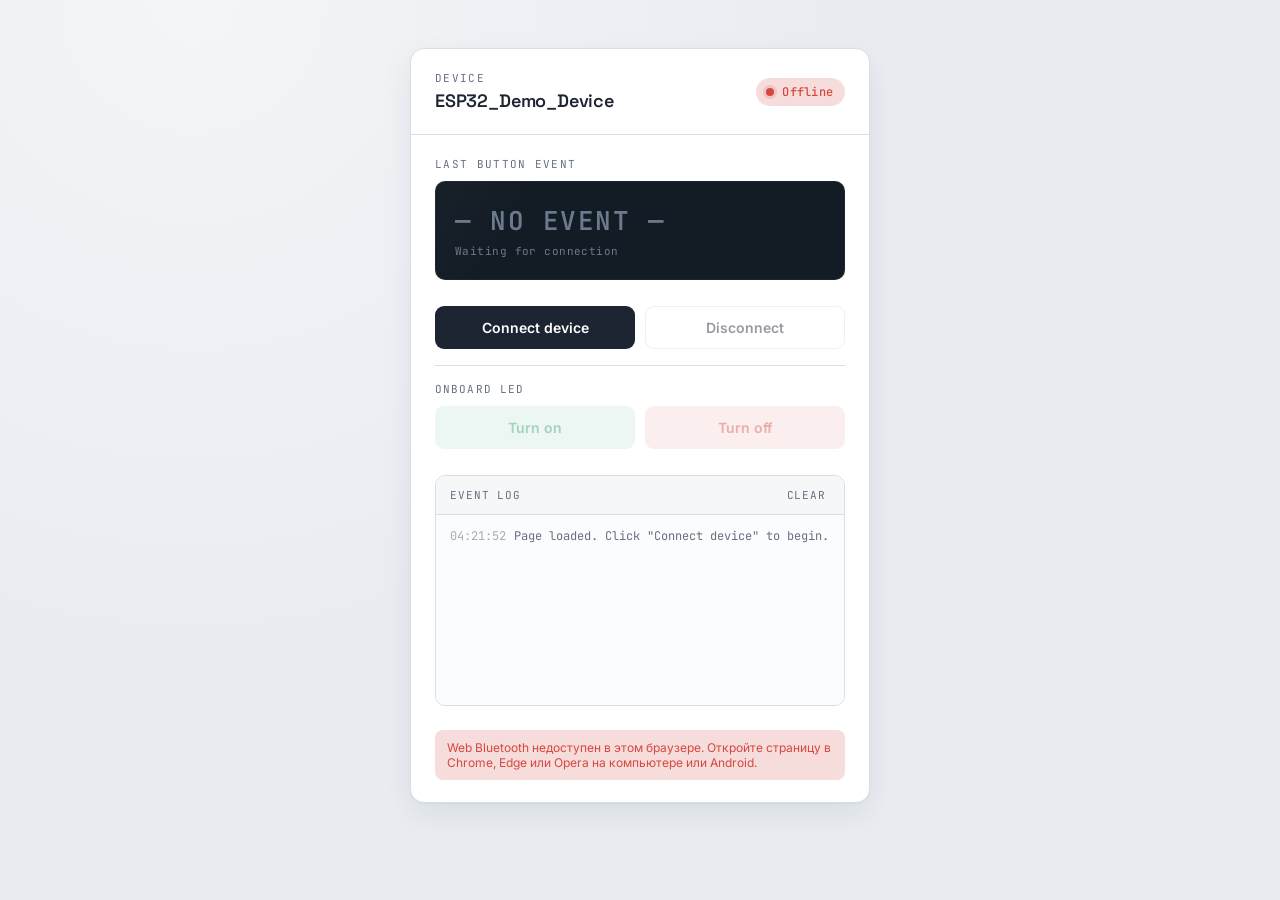
==== commit 72de8667: "ESP32 Web Bluetooth API changed" ====
--- a/projects/web_bluetooth_api/index.html
+++ b/projects/web_bluetooth_api/index.html
@@ -1,554 +1,70 @@
 <!DOCTYPE html>
 <html lang="ru">
 <head>
-    <meta charset="UTF-8">
-    <meta name="viewport" content="width=device-width, initial-scale=1.0, user-scalable=yes">
-    <title>ESP32 BLE Controller</title>
-    <style>
-        /* ========== CSS СТИЛИ ========== */
-        /* Сброс отступов */
-        * {
-            margin: 0;
-            padding: 0;
-            box-sizing: border-box;
-        }
-        
-        /* Красивый градиентный фон */
-        body {
-            font-family: 'Segoe UI', Tahoma, Geneva, Verdana, sans-serif;
-            background: linear-gradient(135deg, #667eea 0%, #764ba2 100%);
-            min-height: 100vh;
-            display: flex;
-            justify-content: center;
-            align-items: center;
-            padding: 20px;
-        }
-        
-        /* Белая карточка с тенью */
-        .container {
-            background: white;
-            border-radius: 20px;
-            padding: 30px;
-            box-shadow: 0 20px 60px rgba(0,0,0,0.3);
-            max-width: 500px;
-            width: 100%;
-        }
-        
-        h1 {
-            color: #333;
-            margin-bottom: 10px;
-            text-align: center;
-        }
-        
-        .subtitle {
-            text-align: center;
-            color: #666;
-            margin-bottom: 30px;
-            font-size: 14px;
-        }
-        
-        /* Блок статуса подключения */
-        .status {
-            background: #f0f0f0;
-            border-radius: 10px;
-            padding: 15px;
-            margin-bottom: 20px;
-            text-align: center;
-        }
-        
-        .status-text {
-            font-size: 18px;
-            font-weight: bold;
-            margin-bottom: 5px;
-        }
-        
-        .connected {
-            color: #4CAF50;  /* Зелёный для "Подключено" */
-        }
-        
-        .disconnected {
-            color: #f44336;   /* Красный для "Отключено" */
-        }
-        
-        /* Большой счётчик */
-        .counter-value {
-            font-size: 48px;
-            font-weight: bold;
-            text-align: center;
-            margin: 20px 0;
-            color: #667eea;
-        }
-        
-        /* Стили для всех кнопок */
-        button {
-            background: #667eea;
-            color: white;
-            border: none;
-            padding: 15px 30px;
-            border-radius: 10px;
-            font-size: 16px;
-            cursor: pointer;
-            width: 100%;
-            margin-bottom: 15px;
-            transition: transform 0.2s, background 0.2s;
-        }
-        
-        /* Анимация при наведении */
-        button:hover:not(:disabled) {
-            background: #5a67d8;
-            transform: translateY(-2px);
-        }
-        
-        /* Анимация при нажатии */
-        button:active:not(:disabled) {
-            transform: translateY(0);
-        }
-        
-        /* Отключённые кнопки (серые) */
-        button:disabled {
-            background: #ccc;
-            cursor: not-allowed;
-        }
-        
-        /* Группа кнопок LED в две колонки */
-        .button-group {
-            display: grid;
-            grid-template-columns: 1fr 1fr;
-            gap: 15px;
-            margin: 20px 0;
-        }
-        
-        /* Специальные цвета для LED кнопок */
-        .led-on {
-            background: #48bb78;  /* Зелёный */
-        }
-        
-        .led-on:hover:not(:disabled) {
-            background: #38a169;
-        }
-        
-        .led-off {
-            background: #f56565;  /* Красный */
-        }
-        
-        .led-off:hover:not(:disabled) {
-            background: #e53e3e;
-        }
-        
-        /* Окно лога сообщений */
-        .log {
-            background: #f7f7f7;
-            border-radius: 10px;
-            padding: 15px;
-            margin-top: 20px;
-            max-height: 200px;
-            overflow-y: auto;  /* Скролл если много сообщений */
-            font-size: 12px;
-            font-family: monospace;
-        }
-        
-        .log-title {
-            font-weight: bold;
-            margin-bottom: 10px;
-            color: #333;
-        }
-        
-        /* Каждое сообщение в логе */
-        .log-entry {
-            color: #555;
-            margin-bottom: 5px;
-            border-left: 3px solid #667eea;
-            padding-left: 10px;
-            word-wrap: break-word;
-        }
-        
-        /* Индикатор LED (кружок) */
-        .indicator {
-            display: inline-block;
-            width: 20px;
-            height: 20px;
-            border-radius: 50%;
-            margin-right: 10px;
-            vertical-align: middle;
-        }
-        
-        .indicator-on {
-            background: #48bb78;
-            box-shadow: 0 0 10px #48bb78;  /* Свечение */
-        }
-        
-        .indicator-off {
-            background: #ccc;
-        }
-        
-        /* Кнопка очистки лога */
-        .clear-log {
-            background: #ff9800;
-            margin-top: 10px;
-        }
-        
-        .clear-log:hover:not(:disabled) {
-            background: #f57c00;
-        }
-    </style>
+<meta charset="UTF-8">
+<meta name="viewport" content="width=device-width, initial-scale=1.0">
+<title>ESP32 · BLE Control Panel</title>
+<link rel="preconnect" href="https://fonts.googleapis.com">
+<link rel="preconnect" href="https://fonts.gstatic.com" crossorigin>
+<link href="https://fonts.googleapis.com/css2?family=Space+Grotesk:wght@500;600;700&family=Inter:wght@400;500;600&family=JetBrains+Mono:wght@400;500;600&display=swap" rel="stylesheet">
+<link rel="stylesheet" href="style.css">
 </head>
 <body>
-    <div class="container">
-        <h1>🎮 ESP32 BLE Control</h1>
-        <div class="subtitle">Управление через Bluetooth</div>
-        
-        <!-- Блок статуса -->
-        <div class="status">
-            <div class="status-text">
-                <span id="ledIndicator" class="indicator indicator-off"></span>
-                <span>Состояние: </span>
-                <span id="connectionStatus" class="disconnected">Отключено</span>
-            </div>
-            <div id="deviceName"></div>
+
+  <main class="panel">
+
+    <!-- Заголовок устройства -->
+    <header class="panel__header">
+      <div class="device-id">
+        <span class="device-id__eyebrow">Device</span>
+        <h1 class="device-id__name">ESP32_Demo_Device</h1>
+      </div>
+      <div class="link-status" id="linkStatus" data-state="offline">
+        <span class="link-status__led"></span>
+        <span class="link-status__text" id="linkStatusText">Offline</span>
+      </div>
+    </header>
+
+    <!-- Экран-читаемое устройство (визуальное продолжение OLED-дисплея платы) -->
+    <section class="readout">
+      <div class="readout__label">Last button event</div>
+      <div class="readout__screen" id="eventScreen" data-empty="true">
+        <span class="readout__value" id="eventValue">— NO EVENT —</span>
+        <span class="readout__meta" id="eventMeta">Waiting for connection</span>
+      </div>
+    </section>
+
+    <!-- Подключение -->
+    <section class="controls">
+      <div class="controls__row">
+        <button class="btn btn--primary" id="connectBtn">Connect device</button>
+        <button class="btn btn--ghost" id="disconnectBtn" disabled>Disconnect</button>
+      </div>
+
+      <div class="controls__group">
+        <span class="controls__group-label">Onboard LED</span>
+        <div class="controls__row">
+          <button class="btn btn--led-on" id="ledOnBtn" disabled>Turn on</button>
+          <button class="btn btn--led-off" id="ledOffBtn" disabled>Turn off</button>
         </div>
-        
-        <!-- Счётчик -->
-        <div id="counterDisplay" class="counter-value">Счётчик: 0</div>
-        
-        <!-- Кнопки управления -->
-        <button id="connectBtn">🔌 Подключиться к ESP32</button>
-        <button id="disconnectBtn" disabled>🔌 Отключиться</button>
-        
-        <!-- Группа кнопок LED -->
-        <div class="button-group">
-            <button id="ledOnBtn" class="led-on" disabled>💡 Включить LED</button>
-            <button id="ledOffBtn" class="led-off" disabled>💡 Выключить LED</button>
-        </div>
-        
-        <!-- Окно лога -->
-        <div class="log">
-            <div class="log-title">📝 Лог событий:</div>
-            <div id="logContent"></div>
-        </div>
-        
-        <!-- Кнопка очистки лога -->
-        <button id="clearLogBtn" class="clear-log">🗑️ Очистить лог</button>
-    </div>
+      </div>
+    </section>
 
-    <script>
-        // ============================================================================
-        // JAVASCRIPT КОД - работает в браузере
-        // ============================================================================
-        
-        // ========== НАСТРОЙКИ BLE ==========
-        // Эти UUID должны совпадать с теми, что в коде ESP32
-        const SERVICE_UUID = "4fafc201-1fb5-459e-8fcc-c5c9c331914b";
-        const CHARACTERISTIC_UUID = "beb5483e-36e1-4688-b7f5-ea07361b26a8";
-        
-        // ========== ГЛОБАЛЬНЫЕ ПЕРЕМЕННЫЕ ==========
-        let device = null;           // BLE устройство
-        let server = null;           // GATT сервер
-        let characteristic = null;   // Характеристика для обмена данными
-        let isConnected = false;     // Флаг подключения
-        let currentCounter = 0;      // Текущее значение счётчика
-        
-        // ========== DOM ЭЛЕМЕНТЫ (ссылки на HTML элементы) ==========
-        const connectBtn = document.getElementById('connectBtn');
-        const disconnectBtn = document.getElementById('disconnectBtn');
-        const ledOnBtn = document.getElementById('ledOnBtn');
-        const ledOffBtn = document.getElementById('ledOffBtn');
-        const clearLogBtn = document.getElementById('clearLogBtn');
-        const connectionStatus = document.getElementById('connectionStatus');
-        const deviceNameSpan = document.getElementById('deviceName');
-        const counterDisplay = document.getElementById('counterDisplay');
-        const logContent = document.getElementById('logContent');
-        const ledIndicator = document.getElementById('ledIndicator');
-        
-        // ========== ВСПОМОГАТЕЛЬНЫЕ ФУНКЦИИ ==========
-        
-        /**
-         * Добавляет сообщение в лог
-         * @param {string} message - текст сообщения
-         * @param {string} type - тип сообщения: info, success, error, warning, send, receive
-         */
-        function addLog(message, type = 'info') {
-            const logEntry = document.createElement('div');
-            logEntry.className = 'log-entry';
-            
-            // Эмодзи для разных типов сообщений
-            const emoji = {
-                info: 'ℹ️',
-                success: '✅',
-                error: '❌',
-                warning: '⚠️',
-                send: '📤',
-                receive: '📥'
-            };
-            
-            // Добавляем время и сообщение
-            logEntry.textContent = `[${new Date().toLocaleTimeString()}] ${emoji[type] || '•'} ${message}`;
-            logContent.appendChild(logEntry);
-            
-            // Автоматически прокручиваем лог вниз
-            logContent.scrollTop = logContent.scrollHeight;
-            
-            // Также выводим в консоль браузера для отладки
-            console.log(message);
-        }
-        
-        /**
-         * Очищает лог сообщений
-         */
-        function clearLog() {
-            logContent.innerHTML = '';  // Удаляем всё содержимое
-            addLog('Лог очищен', 'info');
-        }
-        
-        /**
-         * Обновляет интерфейс в зависимости от состояния подключения
-         */
-        function updateUI() {
-            if (isConnected) {
-                connectionStatus.textContent = 'Подключено';
-                connectionStatus.className = 'connected';
-                connectBtn.disabled = true;      // Отключаем кнопку "Подключиться"
-                disconnectBtn.disabled = false;  // Включаем кнопку "Отключиться"
-                ledOnBtn.disabled = false;       // Включаем кнопки LED
-                ledOffBtn.disabled = false;
-            } else {
-                connectionStatus.textContent = 'Отключено';
-                connectionStatus.className = 'disconnected';
-                connectBtn.disabled = false;     // Включаем кнопку "Подключиться"
-                disconnectBtn.disabled = true;   // Отключаем кнопку "Отключиться"
-                ledOnBtn.disabled = true;        // Отключаем кнопки LED
-                ledOffBtn.disabled = true;
-            }
-        }
-        
-        /**
-         * Обновляет отображение счётчика на странице
-         * @param {number} value - новое значение счётчика
-         */
-        function updateCounter(value) {
-            currentCounter = value;
-            counterDisplay.textContent = `Счётчик: ${currentCounter}`;
-        }
-        
-        // ========== ОБРАБОТКА ДАННЫХ ОТ ESP32 ==========
-        
-        /**
-         * Обрабатывает данные, полученные от ESP32
-         * @param {string} data - строка с данными от ESP32
-         */
-        function handleDataFromESP32(data) {
-            addLog(`Получено: ${data}`, 'receive');
-            
-            // Проверяем тип полученных данных
-            if (data.startsWith('BUTTON_UP:')) {
-                // Нажата кнопка UP на ESP32, формат: "BUTTON_UP:5"
-                const value = parseInt(data.split(':')[1]);
-                updateCounter(value);
-                addLog(`🔘 Нажата кнопка UP на ESP32! Счётчик: ${value}`, 'warning');
-            } 
-            else if (data.startsWith('BUTTON_DOWN:')) {
-                // Нажата кнопка DOWN на ESP32
-                const value = parseInt(data.split(':')[1]);
-                updateCounter(value);
-                addLog(`🔘 Нажата кнопка DOWN на ESP32! Счётчик: ${value}`, 'warning');
-            }
-            else if (data === 'LED_ON_OK') {
-                // Подтверждение включения LED
-                addLog(`💡 LED на ESP32 включён`, 'success');
-                ledIndicator.className = 'indicator indicator-on';
-            }
-            else if (data === 'LED_OFF_OK') {
-                // Подтверждение выключения LED
-                addLog(`💡 LED на ESP32 выключен`, 'info');
-                ledIndicator.className = 'indicator indicator-off';
-            }
-            else {
-                addLog(`⚠️ Неизвестные данные: ${data}`, 'warning');
-            }
-        }
-        
-        // ========== ОТПРАВКА КОМАНД НА ESP32 ==========
-        
-        /**
-         * Отправляет команду на ESP32
-         * @param {string} command - команда для отправки (LED_ON, LED_OFF)
-         * @returns {boolean} - успешность отправки
-         */
-        async function sendCommand(command) {
-            if (!characteristic || !isConnected) {
-                addLog('❌ Не подключено к ESP32!', 'error');
-                return false;
-            }
-            
-            try {
-                // Преобразуем строку в байты (UTF-8)
-                const encoder = new TextEncoder();
-                await characteristic.writeValue(encoder.encode(command));
-                addLog(`📤 Отправлено: ${command}`, 'send');
-                return true;
-            } catch (error) {
-                addLog(`❌ Ошибка отправки: ${error.message}`, 'error');
-                return false;
-            }
-        }
-        
-        /**
-         * Отправляет команду включения LED
-         */
-        function handleLEDOn() {
-            sendCommand('LED_ON');
-        }
-        
-        /**
-         * Отправляет команду выключения LED
-         */
-        function handleLEDOff() {
-            sendCommand('LED_OFF');
-        }
-        
-        // ========== НАСТРОЙКА УВЕДОМЛЕНИЙ ОТ ESP32 ==========
-        
-        /**
-         * Настраивает получение уведомлений от ESP32
-         * Уведомления - это способ, которым ESP32 может отправлять данные
-         * без запроса от клиента (например, при нажатии кнопок)
-         */
-        async function setupNotifications() {
-            if (!characteristic) return;
-            
-            try {
-                // Включаем уведомления для этой характеристики
-                await characteristic.startNotifications();
-                
-                // Устанавливаем обработчик, который будет вызываться при каждом уведомлении
-                characteristic.addEventListener('characteristicvaluechanged', (event) => {
-                    const value = event.target.value;           // Получаем байты
-                    const text = new TextDecoder().decode(value); // Преобразуем в строку
-                    handleDataFromESP32(text);
-                });
-                
-                addLog('✅ Уведомления настроены', 'success');
-            } catch (error) {
-                addLog(`❌ Ошибка настройки уведомлений: ${error.message}`, 'error');
-            }
-        }
-        
-        // ========== ПОДКЛЮЧЕНИЕ К ESP32 ==========
-        
-        /**
-         * Основная функция подключения к ESP32 через Web Bluetooth API
-         * Эта функция:
-         * 1. Проверяет поддержку Web Bluetooth в браузере
-         * 2. Запрашивает у пользователя выбор BLE устройства
-         * 3. Подключается к выбранному устройству
-         * 4. Получает сервис и характеристику
-         * 5. Настраивает уведомления
-         */
-        async function connectToESP32() {
-            // Проверка поддержки Web Bluetooth в браузере
-            if (!navigator.bluetooth) {
-                addLog('❌ Web Bluetooth не поддерживается в этом браузере!', 'error');
-                addLog('💡 Используйте Chrome, Edge или Opera', 'info');
-                alert('Web Bluetooth не поддерживается!\nИспользуйте Chrome, Edge или Opera');
-                return;
-            }
-            
-            addLog('🔍 Поиск ESP32...', 'info');
-            
-            try {
-                // Шаг 1: Запрашиваем у пользователя выбор устройства
-                // filters - ищем устройство с именем "ESP32_Demo_Device"
-                device = await navigator.bluetooth.requestDevice({
-                    filters: [
-                        { name: 'ESP32_Demo_Device' }
-                    ],
-                    optionalServices: [SERVICE_UUID]
-                });
-                
-                addLog(`✅ Найдено устройство: ${device.name || 'Без имени'}`, 'success');
-                deviceNameSpan.textContent = `Устройство: ${device.name || 'ESP32'}`;
-                
-                // Шаг 2: Подключаемся к GATT серверу устройства
-                addLog('🔌 Подключение...', 'info');
-                server = await device.gatt.connect();
-                addLog('✅ GATT сервер подключён', 'success');
-                
-                // Шаг 3: Получаем основной сервис по его UUID
-                addLog('🔍 Получение сервиса...', 'info');
-                const service = await server.getPrimaryService(SERVICE_UUID);
-                addLog('✅ Сервис получен', 'success');
-                
-                // Шаг 4: Получаем характеристику по её UUID
-                addLog('🔍 Получение характеристики...', 'info');
-                characteristic = await service.getCharacteristic(CHARACTERISTIC_UUID);
-                addLog('✅ Характеристика получена', 'success');
-                
-                // Шаг 5: Обновляем состояние подключения
-                isConnected = true;
-                updateUI();
-                
-                // Шаг 6: Настраиваем уведомления
-                await setupNotifications();
-                
-                addLog('🎉 Готово! Теперь можно управлять ESP32', 'success');
-                
-            } catch (error) {
-                addLog(`❌ Ошибка подключения: ${error.message}`, 'error');
-                
-                // Если подключились частично, но потом ошибка - отключаемся
-                if (device && device.gatt) {
-                    await device.gatt.disconnect();
-                }
-                
-                isConnected = false;
-                updateUI();
-            }
-        }
-        
-        // ========== ОТКЛЮЧЕНИЕ ОТ ESP32 ==========
-        
-        /**
-         * Отключается от ESP32 и очищает состояние
-         */
-        async function disconnect() {
-            if (device && device.gatt.connected) {
-                await device.gatt.disconnect();
-                addLog('🔌 Отключено от устройства', 'info');
-            }
-            
-            // Очищаем глобальные переменные
-            device = null;
-            server = null;
-            characteristic = null;
-            isConnected = false;
-            
-            updateUI();
-            ledIndicator.className = 'indicator indicator-off';
-        }
-        
-        // ========== ИНИЦИАЛИЗАЦИЯ И ОБРАБОТЧИКИ СОБЫТИЙ ==========
-        
-        // Назначаем обработчики нажатия кнопок
-        connectBtn.addEventListener('click', connectToESP32);
-        disconnectBtn.addEventListener('click', disconnect);
-        ledOnBtn.addEventListener('click', handleLEDOn);
-        ledOffBtn.addEventListener('click', handleLEDOff);
-        clearLogBtn.addEventListener('click', clearLog);
-        
-        // Отслеживаем изменение доступности Bluetooth в системе
-        if (navigator.bluetooth) {
-            navigator.bluetooth.addEventListener('availabilitychanged', (event) => {
-                if (!event.value) {
-                    addLog('⚠️ Bluetooth отключён в системе', 'warning');
-                } else {
-                    addLog('✅ Bluetooth доступен', 'success');
-                }
-            });
-        }
-        
-        // Приветственное сообщение при загрузке страницы
-        addLog('🚀 Страница загружена. Нажмите "Подключиться к ESP32"', 'info');
-        addLog('💡 Убедитесь, что ESP32 включена и транслирует BLE', 'info');
-        addLog('📌 Встроенный LED на ESP32 управляется с инверсией (исправлено!)', 'info');
-    </script>
+    <!-- Консоль событий -->
+    <section class="console">
+      <div class="console__header">
+        <span>Event log</span>
+        <button class="console__clear" id="clearLogBtn">Clear</button>
+      </div>
+      <div class="console__body" id="logContent"></div>
+    </section>
+
+    <p class="hint" id="compatHint" hidden>
+      Web Bluetooth недоступен в этом браузере. Откройте страницу в Chrome, Edge или Opera на компьютере или Android.
+    </p>
+
+  </main>
+
+<script src="script.js"></script>
 </body>
-</html>+</html>
--- a/projects/web_bluetooth_api/style.css
+++ b/projects/web_bluetooth_api/style.css
@@ -0,0 +1,362 @@
+/* ============================================================================
+   TOKENS
+   ============================================================================ */
+:root {
+  --bg: #e9edf1;
+  --panel: #ffffff;
+  --hairline: #d8dee5;
+  --text: #1c2531;
+  --text-muted: #667080;
+
+  --accent: #d98a2b;        /* amber indicator */
+  --accent-dim: #f3d9ae;
+  --success: #2e9e6d;
+  --success-dim: #d7ede3;
+  --danger: #d6483f;
+  --danger-dim: #f6dcda;
+
+  --screen-bg: #131b24;
+  --screen-fg: #f2b063;
+  --screen-fg-dim: #6b7a8c;
+
+  --font-display: 'Space Grotesk', sans-serif;
+  --font-body: 'Inter', sans-serif;
+  --font-mono: 'JetBrains Mono', monospace;
+
+  --radius: 14px;
+}
+
+* { margin: 0; padding: 0; box-sizing: border-box; }
+
+body {
+  min-height: 100vh;
+  background:
+    radial-gradient(circle at 15% 0%, #f3f5f8 0%, transparent 45%),
+    var(--bg);
+  font-family: var(--font-body);
+  color: var(--text);
+  display: flex;
+  justify-content: center;
+  align-items: flex-start;
+  padding: 48px 20px;
+}
+
+/* ============================================================================
+   PANEL SHELL
+   ============================================================================ */
+.panel {
+  width: 100%;
+  max-width: 460px;
+  background: var(--panel);
+  border: 1px solid var(--hairline);
+  border-radius: var(--radius);
+  box-shadow: 0 1px 2px rgba(20, 30, 45, 0.04), 0 12px 32px rgba(20, 30, 45, 0.07);
+  overflow: hidden;
+}
+
+.panel__header {
+  display: flex;
+  justify-content: space-between;
+  align-items: center;
+  padding: 22px 24px;
+  border-bottom: 1px solid var(--hairline);
+}
+
+.device-id__eyebrow {
+  display: block;
+  font-family: var(--font-mono);
+  font-size: 11px;
+  letter-spacing: 0.12em;
+  text-transform: uppercase;
+  color: var(--text-muted);
+  margin-bottom: 4px;
+}
+
+.device-id__name {
+  font-family: var(--font-display);
+  font-size: 18px;
+  font-weight: 600;
+  letter-spacing: -0.01em;
+}
+
+/* Connection status pill with glowing LED dot */
+.link-status {
+  display: flex;
+  align-items: center;
+  gap: 8px;
+  padding: 6px 12px 6px 10px;
+  border-radius: 999px;
+  background: var(--danger-dim);
+  transition: background 0.25s ease;
+}
+
+.link-status__led {
+  width: 8px;
+  height: 8px;
+  border-radius: 50%;
+  background: var(--danger);
+  box-shadow: 0 0 0 3px rgba(214, 72, 63, 0.15);
+  transition: background 0.25s ease, box-shadow 0.25s ease;
+}
+
+.link-status__text {
+  font-family: var(--font-mono);
+  font-size: 12px;
+  font-weight: 500;
+  color: var(--danger);
+  letter-spacing: 0.02em;
+}
+
+.link-status[data-state="online"] {
+  background: var(--success-dim);
+}
+.link-status[data-state="online"] .link-status__led {
+  background: var(--success);
+  box-shadow: 0 0 0 3px rgba(46, 158, 109, 0.18);
+  animation: pulse 2.2s ease-in-out infinite;
+}
+.link-status[data-state="online"] .link-status__text {
+  color: var(--success);
+}
+
+.link-status[data-state="connecting"] .link-status__led {
+  background: var(--accent);
+  box-shadow: 0 0 0 3px rgba(217, 138, 43, 0.18);
+  animation: pulse 1s ease-in-out infinite;
+}
+.link-status[data-state="connecting"] {
+  background: var(--accent-dim);
+}
+.link-status[data-state="connecting"] .link-status__text {
+  color: var(--accent);
+}
+
+@keyframes pulse {
+  0%, 100% { opacity: 1; }
+  50% { opacity: 0.45; }
+}
+
+/* ============================================================================
+   READOUT — mirrors the physical SSD1306 screen on the board
+   ============================================================================ */
+.readout {
+  padding: 22px 24px 6px;
+}
+
+.readout__label {
+  font-family: var(--font-mono);
+  font-size: 11px;
+  letter-spacing: 0.12em;
+  text-transform: uppercase;
+  color: var(--text-muted);
+  margin-bottom: 10px;
+}
+
+.readout__screen {
+  background: var(--screen-bg);
+  border-radius: 10px;
+  padding: 22px 20px;
+  display: flex;
+  flex-direction: column;
+  gap: 6px;
+  position: relative;
+  overflow: hidden;
+  box-shadow: inset 0 0 0 1px rgba(255,255,255,0.04);
+}
+
+/* subtle glass sheen, like a screen bezel reflection */
+.readout__screen::after {
+  content: "";
+  position: absolute;
+  top: -60%;
+  left: -20%;
+  width: 60%;
+  height: 220%;
+  background: linear-gradient(120deg, rgba(255,255,255,0.05), transparent 60%);
+  pointer-events: none;
+}
+
+.readout__value {
+  font-family: var(--font-mono);
+  font-size: 26px;
+  font-weight: 600;
+  letter-spacing: 0.06em;
+  color: var(--screen-fg-dim);
+  transition: color 0.15s ease;
+}
+
+.readout__screen[data-empty="false"] .readout__value {
+  color: var(--screen-fg);
+}
+
+.readout__screen.flash .readout__value {
+  animation: flash 0.5s ease;
+}
+
+@keyframes flash {
+  0% { color: #ffffff; }
+  100% { color: var(--screen-fg); }
+}
+
+.readout__meta {
+  font-family: var(--font-mono);
+  font-size: 11px;
+  color: var(--screen-fg-dim);
+  letter-spacing: 0.04em;
+}
+
+/* ============================================================================
+   CONTROLS
+   ============================================================================ */
+.controls {
+  padding: 20px 24px 6px;
+  display: flex;
+  flex-direction: column;
+  gap: 16px;
+}
+
+.controls__row {
+  display: grid;
+  grid-template-columns: 1fr 1fr;
+  gap: 10px;
+}
+
+.controls__group {
+  border-top: 1px solid var(--hairline);
+  padding-top: 16px;
+}
+
+.controls__group-label {
+  display: block;
+  font-family: var(--font-mono);
+  font-size: 11px;
+  letter-spacing: 0.1em;
+  text-transform: uppercase;
+  color: var(--text-muted);
+  margin-bottom: 10px;
+}
+
+.btn {
+  font-family: var(--font-body);
+  font-size: 14px;
+  font-weight: 600;
+  padding: 12px 16px;
+  border-radius: 9px;
+  border: 1px solid transparent;
+  cursor: pointer;
+  transition: transform 0.12s ease, filter 0.15s ease, background 0.15s ease;
+}
+
+.btn:active:not(:disabled) { transform: translateY(1px); }
+
+.btn:disabled {
+  opacity: 0.45;
+  cursor: not-allowed;
+}
+
+.btn--primary {
+  background: var(--text);
+  color: #ffffff;
+}
+.btn--primary:hover:not(:disabled) { filter: brightness(1.15); }
+
+.btn--ghost {
+  background: transparent;
+  color: var(--text);
+  border-color: var(--hairline);
+}
+.btn--ghost:hover:not(:disabled) { background: #f3f5f7; }
+
+.btn--led-on {
+  background: var(--success-dim);
+  color: var(--success);
+}
+.btn--led-on:hover:not(:disabled) { background: #c7e9da; }
+
+.btn--led-off {
+  background: var(--danger-dim);
+  color: var(--danger);
+}
+.btn--led-off:hover:not(:disabled) { background: #f2c9c5; }
+
+/* ============================================================================
+   CONSOLE / EVENT LOG
+   ============================================================================ */
+.console {
+  margin: 20px 24px 24px;
+  border: 1px solid var(--hairline);
+  border-radius: 10px;
+  overflow: hidden;
+}
+
+.console__header {
+  display: flex;
+  justify-content: space-between;
+  align-items: center;
+  padding: 10px 14px;
+  background: #f5f7f9;
+  border-bottom: 1px solid var(--hairline);
+  font-family: var(--font-mono);
+  font-size: 11px;
+  letter-spacing: 0.08em;
+  text-transform: uppercase;
+  color: var(--text-muted);
+}
+
+.console__clear {
+  font-family: var(--font-mono);
+  font-size: 11px;
+  text-transform: uppercase;
+  letter-spacing: 0.08em;
+  background: none;
+  border: none;
+  color: var(--text-muted);
+  cursor: pointer;
+  padding: 2px 4px;
+}
+.console__clear:hover { color: var(--text); }
+
+.console__body {
+  height: 190px;
+  overflow-y: auto;
+  padding: 10px 14px;
+  font-family: var(--font-mono);
+  font-size: 12px;
+  background: #fbfcfd;
+}
+
+.console__entry {
+  display: flex;
+  gap: 8px;
+  padding: 3px 0;
+  color: var(--text-muted);
+  border-bottom: 1px dashed #eceff2;
+}
+.console__entry:last-child { border-bottom: none; }
+
+.console__entry time {
+  flex-shrink: 0;
+  color: #a3adb8;
+}
+
+.console__entry--success span.console__msg { color: var(--success); }
+.console__entry--error span.console__msg { color: var(--danger); }
+.console__entry--event span.console__msg { color: var(--accent); font-weight: 600; }
+.console__entry--send span.console__msg { color: var(--text); }
+.console__entry--info span.console__msg { color: var(--text-muted); }
+
+/* ============================================================================
+   MISC
+   ============================================================================ */
+.hint {
+  margin: 0 24px 22px;
+  font-size: 12px;
+  color: var(--danger);
+  background: var(--danger-dim);
+  border-radius: 8px;
+  padding: 10px 12px;
+}
+
+@media (max-width: 420px) {
+  .panel__header { flex-direction: column; align-items: flex-start; gap: 12px; }
+}
